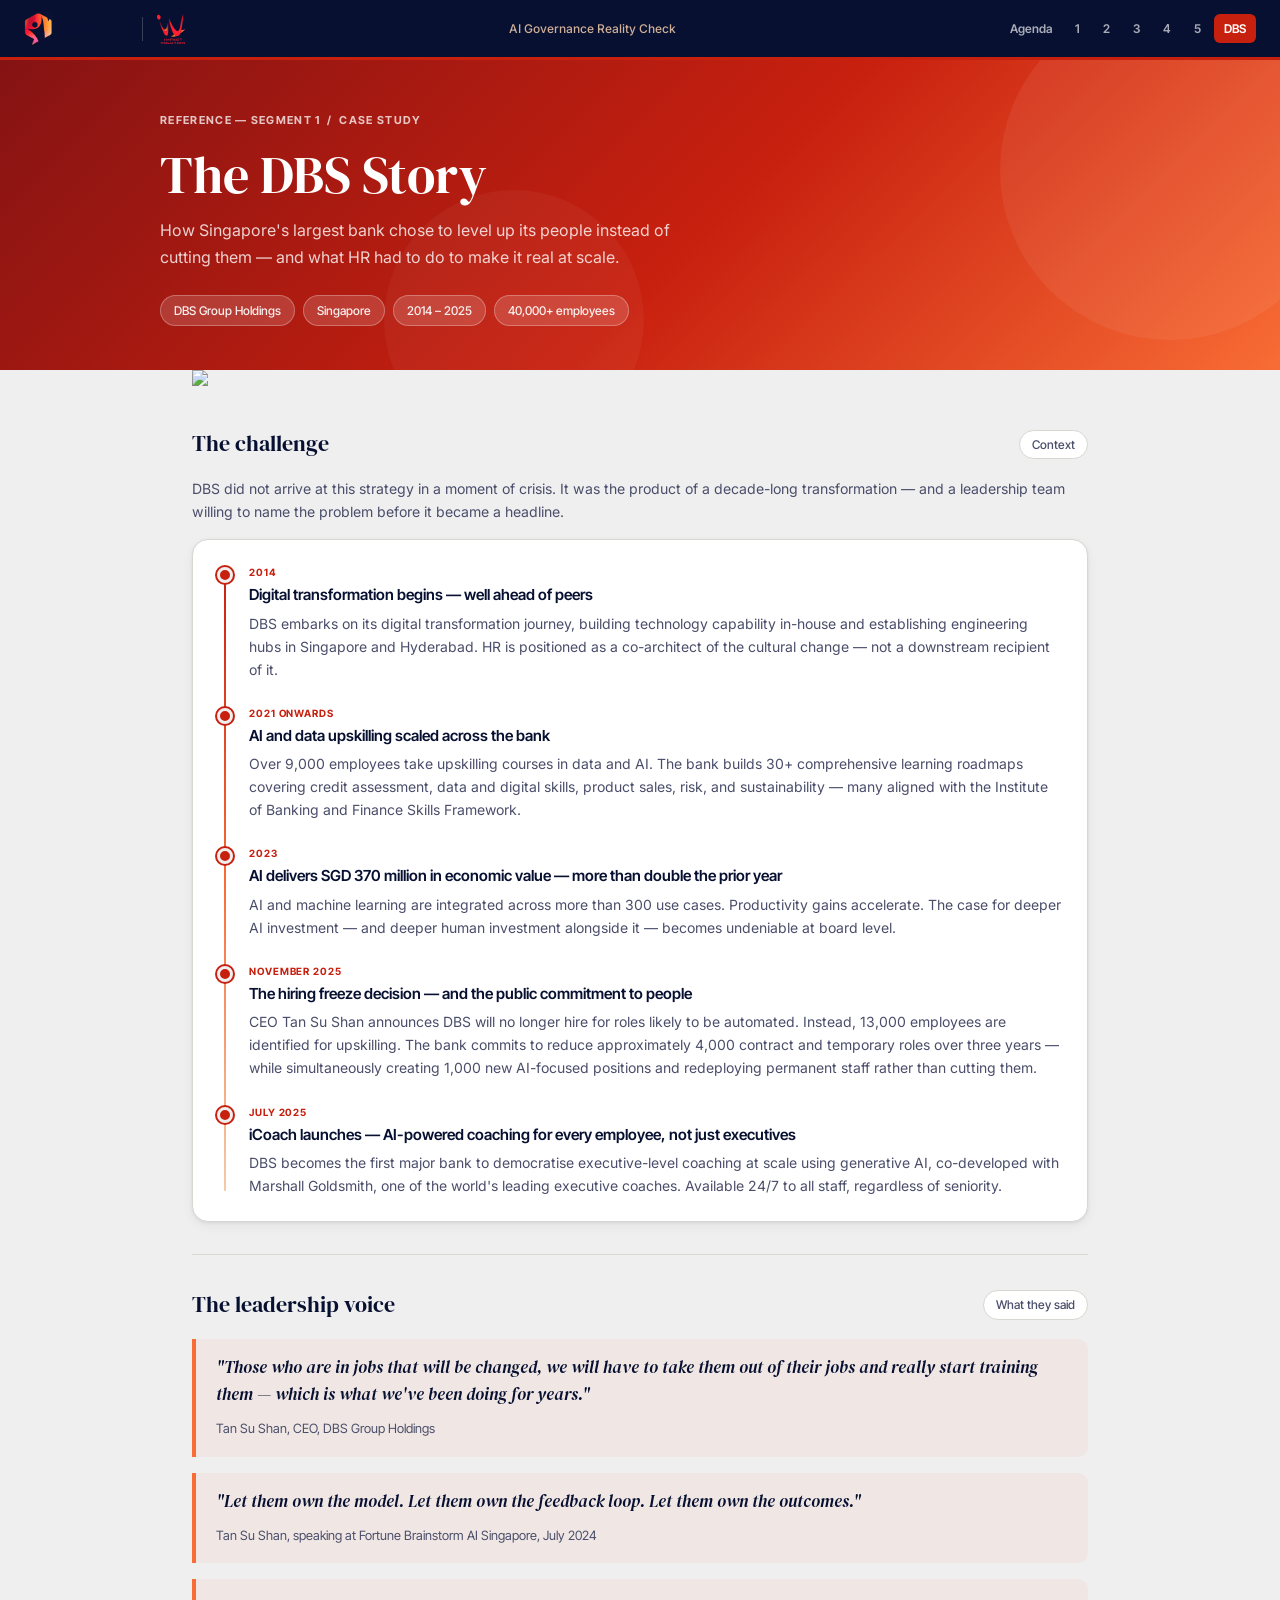
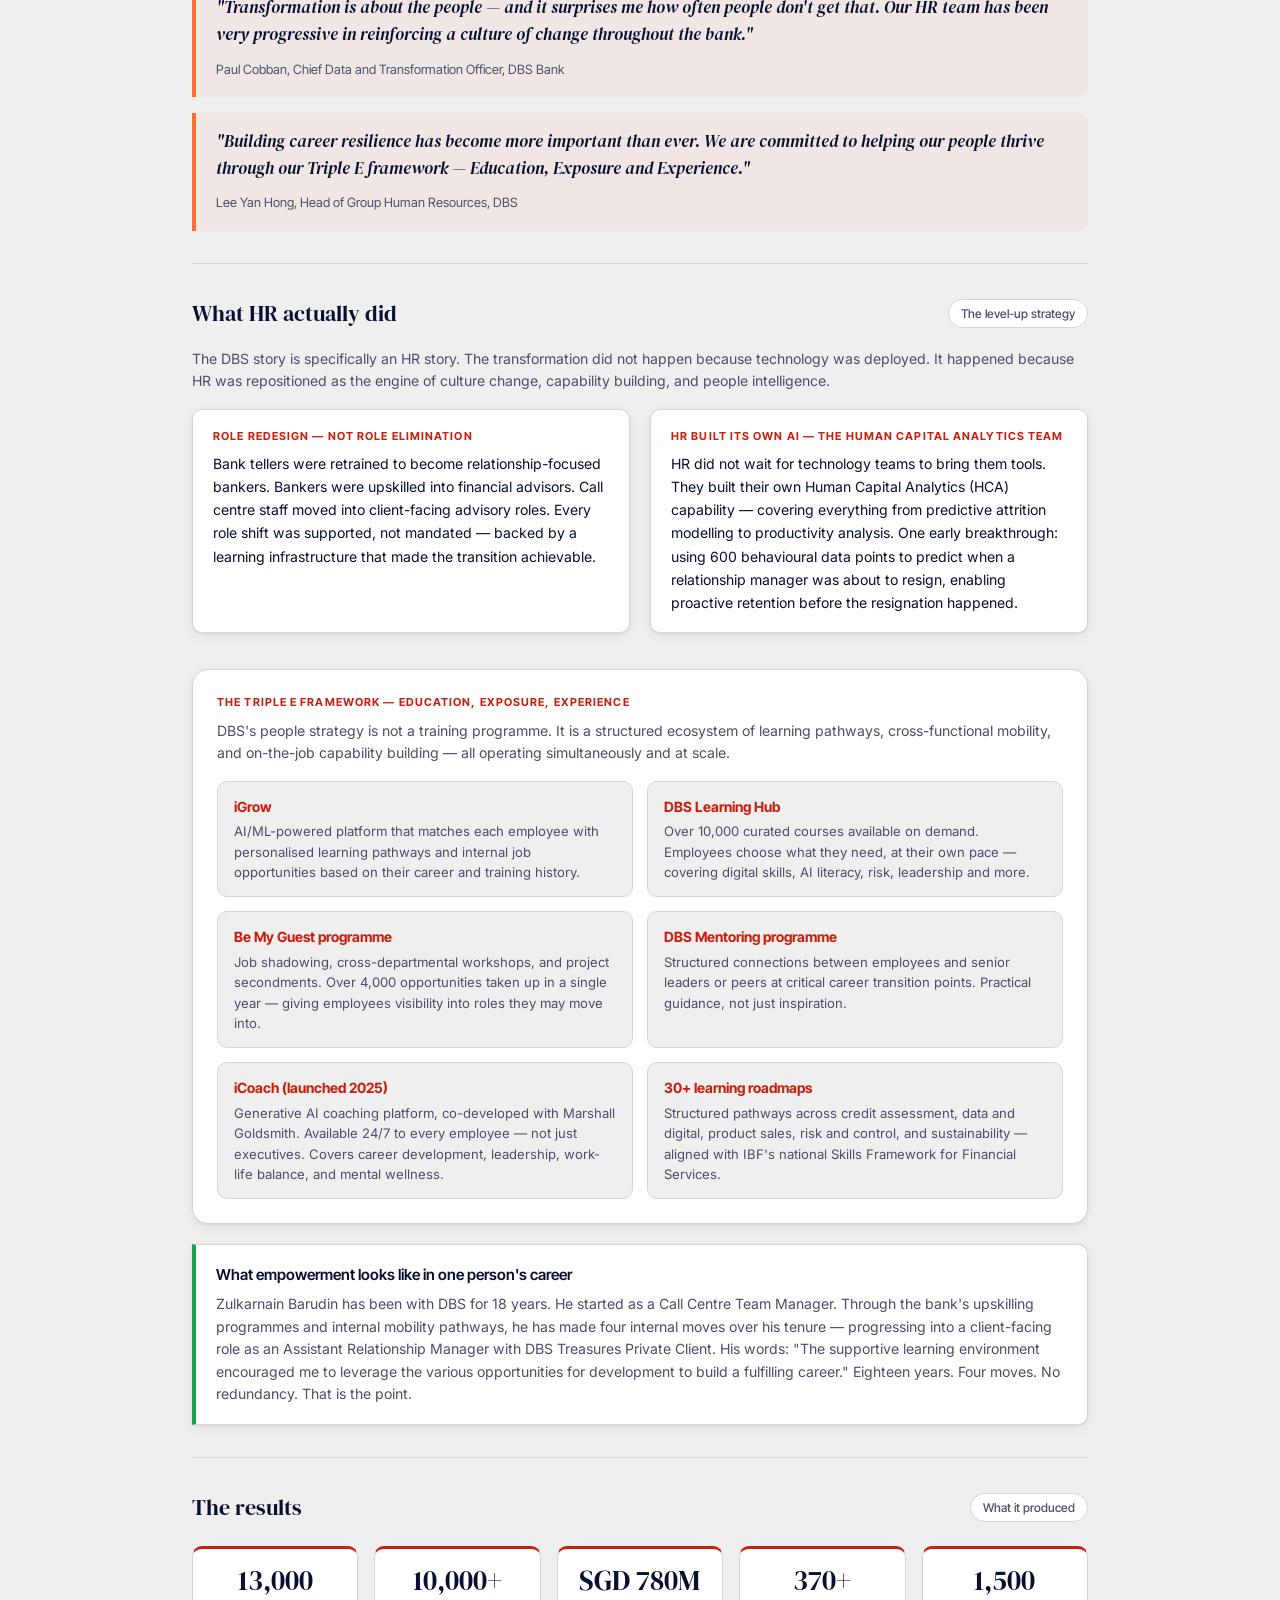
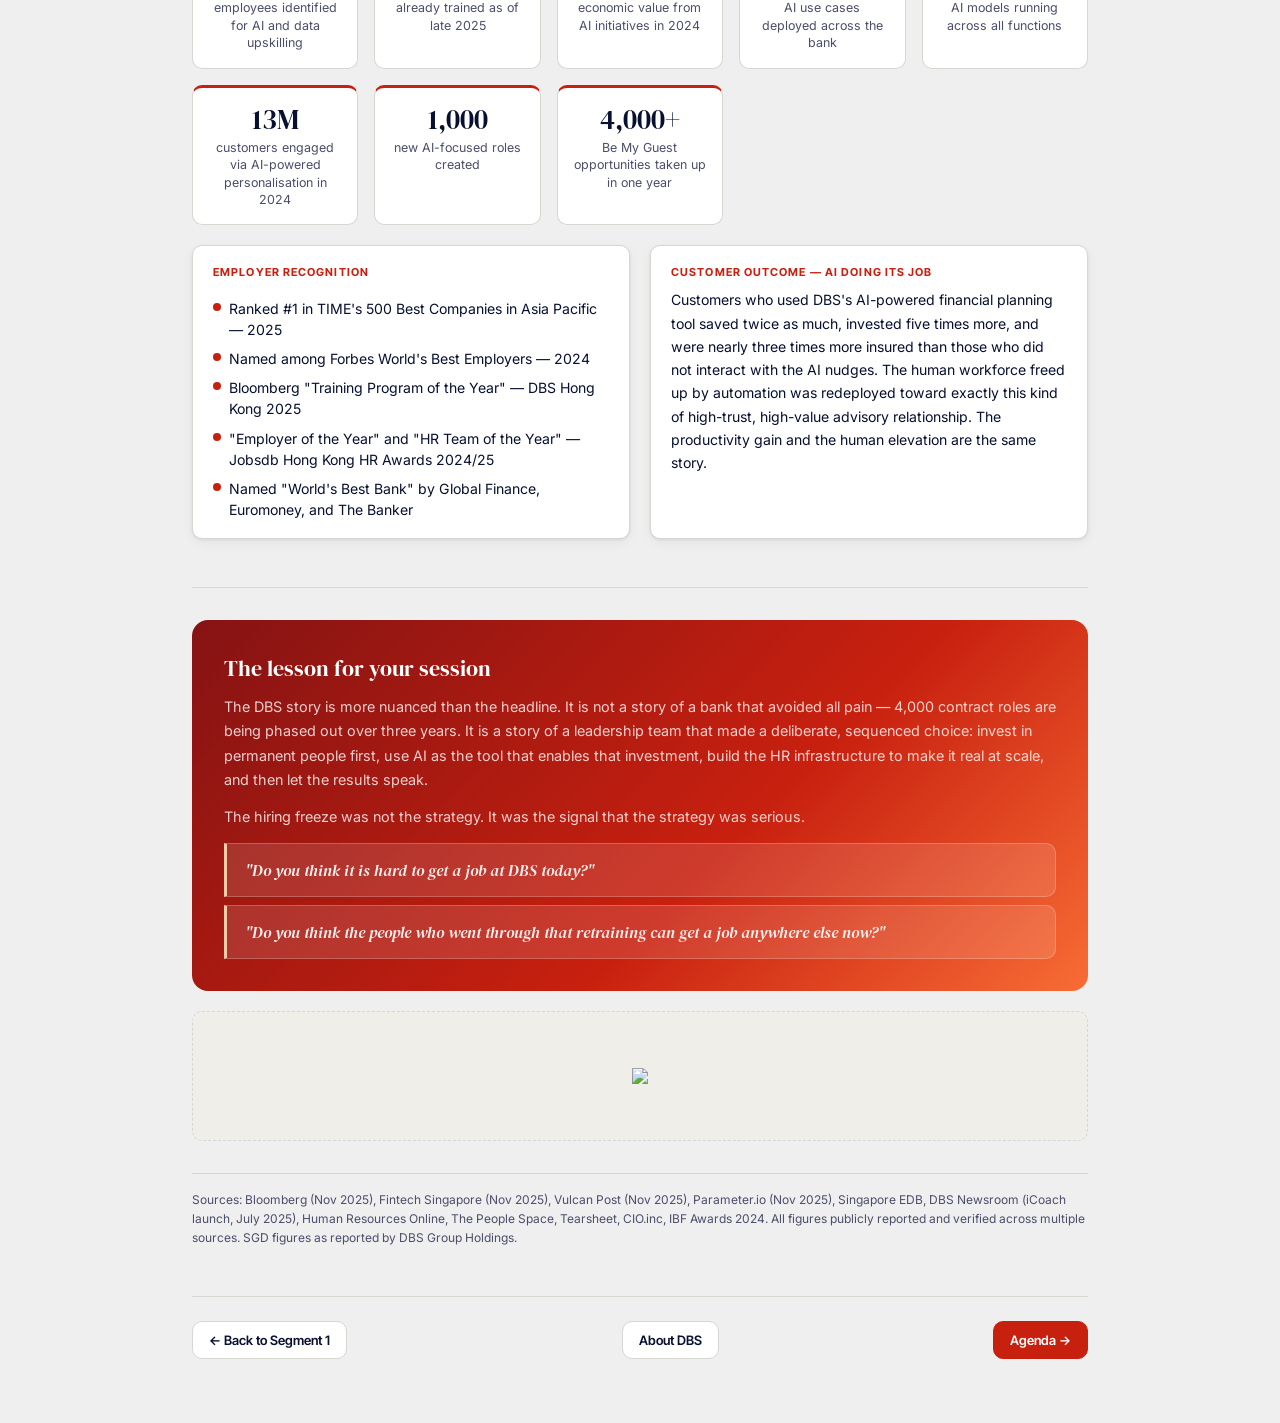
==== dbs-story.html @ 7cb68296 "Replace image placeholders with actual images" ====
<!DOCTYPE html>
<html lang="en">
<head>
  <meta charset="UTF-8">
  <meta name="viewport" content="width=device-width, initial-scale=1.0">
  <title>The DBS Story — AI Governance Reality Check</title>
  <link rel="stylesheet" href="styles.css">
  <style>
    /* ── DBS page overrides ── */
    .dbs-hero {
      background: linear-gradient(135deg, #851313 0%, #C8200F 55%, #F86C35 100%);
      color: #fff;
      padding: 3.25rem 2rem 2.75rem;
      position: relative;
      overflow: hidden;
    }
    .dbs-hero::before {
      content: '';
      position: absolute;
      top: -60px; right: -60px;
      width: 340px; height: 340px;
      border-radius: 50%;
      background: rgba(255,255,255,0.06);
      pointer-events: none;
    }
    .dbs-hero::after {
      content: '';
      position: absolute;
      bottom: -80px; left: 30%;
      width: 260px; height: 260px;
      border-radius: 50%;
      background: rgba(255,255,255,0.04);
      pointer-events: none;
    }
    .dbs-hero .conf-tag {
      font-family: var(--ff-tight);
      font-size: 11px; font-weight: 700;
      letter-spacing: 0.12em; text-transform: uppercase;
      color: rgba(255,255,255,0.75);
      margin-bottom: 1rem;
    }
    .dbs-hero h1 {
      font-family: var(--ff-display);
      font-size: clamp(2.1rem, 5.5vw, 3.25rem);
      font-weight: 400; line-height: 1.1;
      color: #fff; max-width: 680px;
      margin-bottom: 0.875rem;
    }
    .dbs-hero .hero-sub {
      font-size: 1rem;
      color: rgba(255,255,255,0.80);
      max-width: 560px; line-height: 1.7;
      margin-bottom: 1.5rem;
    }
    .dbs-hero .hero-chips { display: flex; flex-wrap: wrap; gap: 0.5rem; }
    .dbs-hero .hero-chip {
      background: rgba(255,255,255,0.15);
      border: 1px solid rgba(255,255,255,0.28);
      color: rgba(255,255,255,0.92);
      font-size: 12px; font-weight: 500;
      padding: 5px 13px; border-radius: 20px;
      font-family: var(--ff-tight);
    }

    /* ── Timeline ── */
    .timeline { position: relative; padding-left: 2rem; }
    .timeline::before {
      content: '';
      position: absolute;
      left: 7px; top: 6px; bottom: 6px;
      width: 2px;
      background: linear-gradient(to bottom, #C8200F, #F86C35, #F3CBA9);
      border-radius: 2px;
    }
    .tl-item { position: relative; margin-bottom: 1.5rem; }
    .tl-item:last-child { margin-bottom: 0; }
    .tl-dot {
      position: absolute;
      left: -2rem; top: 3px;
      width: 16px; height: 16px;
      border-radius: 50%;
      background: var(--col-red);
      border: 3px solid var(--col-bg);
      box-shadow: 0 0 0 2px var(--col-red);
    }
    .tl-label {
      font-family: var(--ff-tight);
      font-size: 10px; font-weight: 700;
      letter-spacing: 0.09em; text-transform: uppercase;
      color: var(--col-red);
      margin-bottom: 3px;
    }
    .tl-title {
      font-family: var(--ff-tight);
      font-size: 0.95rem; font-weight: 600;
      color: var(--col-navy);
      margin-bottom: 4px;
    }
    .tl-body {
      font-size: 0.875rem;
      color: var(--col-muted);
      line-height: 1.65;
    }

    /* ── Pull quote ── */
    .pull-quote {
      border-left: 4px solid var(--col-orange);
      background: rgba(248,108,53,0.06);
      border-radius: 0 var(--radius-md) var(--radius-md) 0;
      padding: 1rem 1.25rem;
      margin: 1rem 0;
    }
    .pull-quote p {
      font-family: var(--ff-display);
      font-size: 1.05rem; font-style: italic;
      color: var(--col-navy); line-height: 1.6;
      margin-bottom: 0.4rem;
    }
    .pull-quote cite {
      font-size: 0.8rem; color: var(--col-muted);
      font-style: normal; font-family: var(--ff-tight);
    }

    /* ── Programme pills ── */
    .prog-grid {
      display: grid;
      grid-template-columns: 1fr 1fr;
      gap: 0.875rem;
      margin-top: 0.875rem;
    }
    @media (max-width: 600px) { .prog-grid { grid-template-columns: 1fr; } }
    .prog-card {
      background: var(--col-bg);
      border: 1px solid var(--col-border);
      border-radius: var(--radius-md);
      padding: 0.875rem 1rem;
    }
    .prog-card .prog-name {
      font-family: var(--ff-tight);
      font-size: 0.88rem; font-weight: 700;
      color: var(--col-red);
      margin-bottom: 3px;
    }
    .prog-card p {
      font-size: 0.82rem; color: var(--col-muted); line-height: 1.55;
    }

    /* ── Results stat strip ── */
    .results-strip {
      display: grid;
      grid-template-columns: repeat(auto-fit, minmax(140px, 1fr));
      gap: 1rem;
      margin: 1.25rem 0;
    }
    .result-tile {
      background: var(--col-surface);
      border: 1px solid var(--col-border);
      border-top: 3px solid var(--col-red);
      border-radius: var(--radius-md);
      padding: 1rem;
      text-align: center;
    }
    .result-tile .r-num {
      font-family: var(--ff-display);
      font-size: 1.75rem; color: var(--col-navy);
      line-height: 1.1; margin-bottom: 4px;
    }
    .result-tile .r-label {
      font-size: 0.78rem; color: var(--col-muted); line-height: 1.4;
    }

    /* ── Lesson card ── */
    .lesson-card {
      background: linear-gradient(135deg, #851313 0%, #C8200F 60%, #F86C35 100%);
      border-radius: var(--radius-lg);
      padding: 2rem;
      color: #fff;
      margin-bottom: 1.25rem;
    }
    .lesson-card h2 {
      font-family: var(--ff-display);
      font-size: 1.35rem; font-weight: 400;
      color: #fff; margin-bottom: 0.5rem;
    }
    .lesson-card p {
      font-size: 0.9rem;
      color: rgba(255,255,255,0.80);
      line-height: 1.7;
    }
    .lesson-rq {
      background: rgba(255,255,255,0.12);
      border: 1px solid rgba(255,255,255,0.22);
      border-left: 3px solid #F3CBA9;
      border-radius: 0 var(--radius-md) var(--radius-md) 0;
      padding: 0.875rem 1.125rem;
      margin-top: 0.875rem;
      font-family: var(--ff-display);
      font-size: 1rem; font-style: italic;
      color: rgba(255,255,255,0.92);
      line-height: 1.5;
    }

    /* ── Source note ── */
    .source-note {
      font-size: 0.75rem;
      color: var(--col-muted);
      line-height: 1.6;
      padding-top: 1rem;
      border-top: 1px solid var(--col-border);
      margin-top: 2rem;
    }
  </style>
</head>
<body>

<nav class="topbar">
  <div class="topbar-logos">
    <img src="ConferenceLogo.png" alt="Impact HR Summit 2026" class="conf-logo">
    <div class="topbar-logo-sep"></div>
    <img src="CompanyLogo.png" alt="Impact Volution" class="co-logo">
  </div>
  <span class="topbar-session">AI Governance Reality Check</span>
  <div class="topbar-nav">
    <a href="index.html">Agenda</a>
    <a href="page-1.html">1</a>
    <a href="page-2.html">2</a>
    <a href="page-3.html">3</a>
    <a href="page-4.html">4</a>
    <a href="page-5.html">5</a>
    <a href="dbs-story.html" class="active">DBS</a>
  </div>
</nav>

<!-- Hero -->
<div class="dbs-hero">
  <div style="max-width:960px;margin:0 auto;position:relative;z-index:1;">
    <div class="conf-tag">Reference — Segment 1 &nbsp;/&nbsp; Case Study</div>
    <h1>The DBS Story</h1>
    <p class="hero-sub">How Singapore's largest bank chose to level up its people instead of cutting them — and what HR had to do to make it real at scale.</p>
    <div class="hero-chips">
      <span class="hero-chip">DBS Group Holdings</span>
      <span class="hero-chip">Singapore</span>
      <span class="hero-chip">2014 – 2025</span>
      <span class="hero-chip">40,000+ employees</span>
    </div>
  </div>
</div>

<!-- Image placeholder -->
<div style="max-width:960px;margin:0 auto;padding:0 2rem;">
  <img src=https://www.globalbrandsmagazine.com/wp-content/uploads/2020/09/DBS-Bank-1-1.jpg">
</div>

<div class="page-shell">

  <!-- Context -->
  <div class="section-header-strip">
    <h2>The challenge</h2>
    <span class="phase-chip">Context</span>
  </div>
  <p class="text-muted mb-2">DBS did not arrive at this strategy in a moment of crisis. It was the product of a decade-long transformation — and a leadership team willing to name the problem before it became a headline.</p>

  <div class="card">
    <div class="timeline">
      <div class="tl-item">
        <div class="tl-dot"></div>
        <div class="tl-label">2014</div>
        <div class="tl-title">Digital transformation begins — well ahead of peers</div>
        <div class="tl-body">DBS embarks on its digital transformation journey, building technology capability in-house and establishing engineering hubs in Singapore and Hyderabad. HR is positioned as a co-architect of the cultural change — not a downstream recipient of it.</div>
      </div>
      <div class="tl-item">
        <div class="tl-dot"></div>
        <div class="tl-label">2021 onwards</div>
        <div class="tl-title">AI and data upskilling scaled across the bank</div>
        <div class="tl-body">Over 9,000 employees take upskilling courses in data and AI. The bank builds 30+ comprehensive learning roadmaps covering credit assessment, data and digital skills, product sales, risk, and sustainability — many aligned with the Institute of Banking and Finance Skills Framework.</div>
      </div>
      <div class="tl-item">
        <div class="tl-dot"></div>
        <div class="tl-label">2023</div>
        <div class="tl-title">AI delivers SGD 370 million in economic value — more than double the prior year</div>
        <div class="tl-body">AI and machine learning are integrated across more than 300 use cases. Productivity gains accelerate. The case for deeper AI investment — and deeper human investment alongside it — becomes undeniable at board level.</div>
      </div>
      <div class="tl-item">
        <div class="tl-dot"></div>
        <div class="tl-label">November 2025</div>
        <div class="tl-title">The hiring freeze decision — and the public commitment to people</div>
        <div class="tl-body">CEO Tan Su Shan announces DBS will no longer hire for roles likely to be automated. Instead, 13,000 employees are identified for upskilling. The bank commits to reduce approximately 4,000 contract and temporary roles over three years — while simultaneously creating 1,000 new AI-focused positions and redeploying permanent staff rather than cutting them.</div>
      </div>
      <div class="tl-item">
        <div class="tl-dot"></div>
        <div class="tl-label">July 2025</div>
        <div class="tl-title">iCoach launches — AI-powered coaching for every employee, not just executives</div>
        <div class="tl-body">DBS becomes the first major bank to democratise executive-level coaching at scale using generative AI, co-developed with Marshall Goldsmith, one of the world's leading executive coaches. Available 24/7 to all staff, regardless of seniority.</div>
      </div>
    </div>
  </div>

  <hr class="section-divider">

  <!-- Leadership voice -->
  <div class="section-header-strip">
    <h2>The leadership voice</h2>
    <span class="phase-chip">What they said</span>
  </div>

  <div class="pull-quote">
    <p>"Those who are in jobs that will be changed, we will have to take them out of their jobs and really start training them — which is what we've been doing for years."</p>
    <cite>Tan Su Shan, CEO, DBS Group Holdings</cite>
  </div>

  <div class="pull-quote">
    <p>"Let them own the model. Let them own the feedback loop. Let them own the outcomes."</p>
    <cite>Tan Su Shan, speaking at Fortune Brainstorm AI Singapore, July 2024</cite>
  </div>

  <div class="pull-quote">
    <p>"Transformation is about the people — and it surprises me how often people don't get that. Our HR team has been very progressive in reinforcing a culture of change throughout the bank."</p>
    <cite>Paul Cobban, Chief Data and Transformation Officer, DBS Bank</cite>
  </div>

  <div class="pull-quote">
    <p>"Building career resilience has become more important than ever. We are committed to helping our people thrive through our Triple E framework — Education, Exposure and Experience."</p>
    <cite>Lee Yan Hong, Head of Group Human Resources, DBS</cite>
  </div>

  <hr class="section-divider">

  <!-- HR Strategy -->
  <div class="section-header-strip">
    <h2>What HR actually did</h2>
    <span class="phase-chip">The level-up strategy</span>
  </div>
  <p class="text-muted mb-2">The DBS story is specifically an HR story. The transformation did not happen because technology was deployed. It happened because HR was repositioned as the engine of culture change, capability building, and people intelligence.</p>

  <div class="grid-2">
    <div class="card-sm">
      <div class="eyebrow">Role redesign — not role elimination</div>
      <p style="font-size:.88rem;color:var(--col-text);line-height:1.65;margin-top:.4rem;">Bank tellers were retrained to become relationship-focused bankers. Bankers were upskilled into financial advisors. Call centre staff moved into client-facing advisory roles. Every role shift was supported, not mandated — backed by a learning infrastructure that made the transition achievable.</p>
    </div>
    <div class="card-sm">
      <div class="eyebrow">HR built its own AI — the Human Capital Analytics team</div>
      <p style="font-size:.88rem;color:var(--col-text);line-height:1.65;margin-top:.4rem;">HR did not wait for technology teams to bring them tools. They built their own Human Capital Analytics (HCA) capability — covering everything from predictive attrition modelling to productivity analysis. One early breakthrough: using 600 behavioural data points to predict when a relationship manager was about to resign, enabling proactive retention before the resignation happened.</p>
    </div>
  </div>

  <!-- Triple E -->
  <div class="card" style="margin-top:.25rem;">
    <div class="eyebrow">The Triple E framework — Education, Exposure, Experience</div>
    <p style="font-size:.88rem;color:var(--col-muted);line-height:1.6;margin:.5rem 0 1rem;">DBS's people strategy is not a training programme. It is a structured ecosystem of learning pathways, cross-functional mobility, and on-the-job capability building — all operating simultaneously and at scale.</p>
    <div class="prog-grid">
      <div class="prog-card">
        <div class="prog-name">iGrow</div>
        <p>AI/ML-powered platform that matches each employee with personalised learning pathways and internal job opportunities based on their career and training history.</p>
      </div>
      <div class="prog-card">
        <div class="prog-name">DBS Learning Hub</div>
        <p>Over 10,000 curated courses available on demand. Employees choose what they need, at their own pace — covering digital skills, AI literacy, risk, leadership and more.</p>
      </div>
      <div class="prog-card">
        <div class="prog-name">Be My Guest programme</div>
        <p>Job shadowing, cross-departmental workshops, and project secondments. Over 4,000 opportunities taken up in a single year — giving employees visibility into roles they may move into.</p>
      </div>
      <div class="prog-card">
        <div class="prog-name">DBS Mentoring programme</div>
        <p>Structured connections between employees and senior leaders or peers at critical career transition points. Practical guidance, not just inspiration.</p>
      </div>
      <div class="prog-card">
        <div class="prog-name">iCoach (launched 2025)</div>
        <p>Generative AI coaching platform, co-developed with Marshall Goldsmith. Available 24/7 to every employee — not just executives. Covers career development, leadership, work-life balance, and mental wellness.</p>
      </div>
      <div class="prog-card">
        <div class="prog-name">30+ learning roadmaps</div>
        <p>Structured pathways across credit assessment, data and digital, product sales, risk and control, and sustainability — aligned with IBF's national Skills Framework for Financial Services.</p>
      </div>
    </div>
  </div>

  <!-- Employee story -->
  <div class="activity-card green mt-2">
    <h3>What empowerment looks like in one person's career</h3>
    <p>Zulkarnain Barudin has been with DBS for 18 years. He started as a Call Centre Team Manager. Through the bank's upskilling programmes and internal mobility pathways, he has made four internal moves over his tenure — progressing into a client-facing role as an Assistant Relationship Manager with DBS Treasures Private Client. His words: "The supportive learning environment encouraged me to leverage the various opportunities for development to build a fulfilling career." Eighteen years. Four moves. No redundancy. That is the point.</p>
  </div>

  <hr class="section-divider">

  <!-- Results -->
  <div class="section-header-strip">
    <h2>The results</h2>
    <span class="phase-chip">What it produced</span>
  </div>

  <div class="results-strip">
    <div class="result-tile">
      <div class="r-num">13,000</div>
      <div class="r-label">employees identified for AI and data upskilling</div>
    </div>
    <div class="result-tile">
      <div class="r-num">10,000+</div>
      <div class="r-label">already trained as of late 2025</div>
    </div>
    <div class="result-tile">
      <div class="r-num">SGD 780M</div>
      <div class="r-label">economic value from AI initiatives in 2024</div>
    </div>
    <div class="result-tile">
      <div class="r-num">370+</div>
      <div class="r-label">AI use cases deployed across the bank</div>
    </div>
    <div class="result-tile">
      <div class="r-num">1,500</div>
      <div class="r-label">AI models running across all functions</div>
    </div>
    <div class="result-tile">
      <div class="r-num">13M</div>
      <div class="r-label">customers engaged via AI-powered personalisation in 2024</div>
    </div>
    <div class="result-tile">
      <div class="r-num">1,000</div>
      <div class="r-label">new AI-focused roles created</div>
    </div>
    <div class="result-tile">
      <div class="r-num">4,000+</div>
      <div class="r-label">Be My Guest opportunities taken up in one year</div>
    </div>
  </div>

  <!-- Employer standing -->
  <div class="grid-2">
    <div class="card-sm">
      <div class="eyebrow">Employer recognition</div>
      <ul class="pill-list mt-2">
        <li><span class="dot dot-red"></span>Ranked #1 in TIME's 500 Best Companies in Asia Pacific — 2025</li>
        <li><span class="dot dot-red"></span>Named among Forbes World's Best Employers — 2024</li>
        <li><span class="dot dot-red"></span>Bloomberg "Training Program of the Year" — DBS Hong Kong 2025</li>
        <li><span class="dot dot-red"></span>"Employer of the Year" and "HR Team of the Year" — Jobsdb Hong Kong HR Awards 2024/25</li>
        <li><span class="dot dot-red"></span>Named "World's Best Bank" by Global Finance, Euromoney, and The Banker</li>
      </ul>
    </div>
    <div class="card-sm">
      <div class="eyebrow">Customer outcome — AI doing its job</div>
      <p style="font-size:.88rem;color:var(--col-text);line-height:1.65;margin-top:.4rem;">Customers who used DBS's AI-powered financial planning tool saved twice as much, invested five times more, and were nearly three times more insured than those who did not interact with the AI nudges. The human workforce freed up by automation was redeployed toward exactly this kind of high-trust, high-value advisory relationship. The productivity gain and the human elevation are the same story.</p>
    </div>
  </div>

  <hr class="section-divider">

  <!-- Lesson card -->
  <div class="lesson-card">
    <h2>The lesson for your session</h2>
    <p>The DBS story is more nuanced than the headline. It is not a story of a bank that avoided all pain — 4,000 contract roles are being phased out over three years. It is a story of a leadership team that made a deliberate, sequenced choice: invest in permanent people first, use AI as the tool that enables that investment, build the HR infrastructure to make it real at scale, and then let the results speak.</p>
    <p style="margin-top:.75rem;">The hiring freeze was not the strategy. It was the signal that the strategy was serious.</p>
    <div class="lesson-rq">"Do you think it is hard to get a job at DBS today?"</div>
    <div class="lesson-rq" style="margin-top:.5rem;">"Do you think the people who went through that retraining can get a job anywhere else now?"</div>
  </div>

  <!-- Image placeholder close -->
  <div class="img-placeholder" style="height:130px;margin-bottom:1.25rem;">
    <img text="AI-enabled bank with a heart" src="https://www.dbs.com/iwov-resources/images/about-us/our-people/discussion-employee.jpg">
  </div>

  <p class="source-note">
    Sources: Bloomberg (Nov 2025), Fintech Singapore (Nov 2025), Vulcan Post (Nov 2025), Parameter.io (Nov 2025), Singapore EDB, DBS Newsroom (iCoach launch, July 2025), Human Resources Online, The People Space, Tearsheet, CIO.inc, IBF Awards 2024. All figures publicly reported and verified across multiple sources. SGD figures as reported by DBS Group Holdings.
  </p>

  <div class="page-footer-nav">
    <a href="page-1.html">← Back to Segment 1</a>
    <a href="https://www.dbs.com/about-us/who-we-are/default.page" target="_blank">About DBS</a>
    <a href="index.html" class="primary">Agenda →</a>
  </div>

</div>
</body>
</html>
---- styles.css ----
/* ============================================================
   Impact HR Summit 2026 — AI Governance Reality Check
   Shared stylesheet — conference-branded
   ============================================================ */

@import url('https://fonts.googleapis.com/css2?family=DM+Serif+Display:ital@0;1&family=Inter:wght@400;500;600&family=Inter+Tight:wght@600;700&display=swap');

/* --- Tokens --- */
:root {
  --col-bg:          #EFEFEF;
  --col-surface:     #FFFFFF;
  --col-border:      #D8D6D0;
  --col-border-lt:   #E6E4DF;

  /* Conference navy */
  --col-navy:        #071031;
  --col-navy-80:     rgba(7,16,49,0.80);
  --col-navy-12:     rgba(7,16,49,0.08);

  /* Conference red-orange scale */
  --col-red-dark:    #851313;
  --col-red:         #C8200F;
  --col-orange:      #F86C35;
  --col-peach:       #F3CBA9;

  /* Semantic */
  --col-green:       #166534;
  --col-green-bg:    #DCFCE7;
  --col-green-bd:    #BBF7D0;
  --col-amber:       #92400E;
  --col-amber-bg:    #FEF3C7;
  --col-amber-bd:    #FCD34D;
  --col-red-bg:      #FEE2E2;
  --col-red-bd:      #FECACA;
  --col-red-text:    #991B1B;

  --col-muted:       #4A4E6A;
  --col-text:        #071031;

  --ff-display:      'DM Serif Display', Georgia, serif;
  --ff-body:         'Inter', system-ui, sans-serif;
  --ff-tight:        'Inter Tight', 'Inter', system-ui, sans-serif;

  --radius-sm:       6px;
  --radius-md:       10px;
  --radius-lg:       16px;

  --shadow-card:     0 1px 3px rgba(7,16,49,0.07), 0 4px 12px rgba(7,16,49,0.05);
}

/* --- Reset --- */
*, *::before, *::after { box-sizing: border-box; margin: 0; padding: 0; }
html { font-size: 16px; scroll-behavior: smooth; }
body {
  font-family: var(--ff-body);
  background: var(--col-bg);
  color: var(--col-text);
  line-height: 1.6;
  min-height: 100vh;
}
img { display: block; max-width: 100%; }
a { color: inherit; text-decoration: none; }

/* ── Top nav ── */
.topbar {
  position: sticky;
  top: 0;
  z-index: 100;
  background: var(--col-navy);
  border-bottom: 3px solid var(--col-red);
  height: 60px;
  display: flex;
  align-items: center;
  justify-content: space-between;
  padding: 0 1.5rem;
  gap: 1rem;
}
.topbar-logos {
  display: flex;
  align-items: center;
  gap: 14px;
}
.topbar-logos img.conf-logo {
  height: 36px;
  width: auto;
  /* logo has black bg — mix-blend makes it work on navy */
  mix-blend-mode: lighten;
  filter: brightness(1.1);
}
.topbar-logos img.co-logo {
  height: 30px;
  width: auto;
  mix-blend-mode: lighten;
  filter: brightness(1.1);
}
.topbar-logo-sep {
  width: 1px;
  height: 24px;
  background: rgba(255,255,255,0.2);
}
.topbar-session {
  font-size: 12px;
  color: var(--col-peach);
  font-weight: 500;
  opacity: 0.85;
  white-space: nowrap;
  overflow: hidden;
  text-overflow: ellipsis;
  max-width: 260px;
}
.topbar-nav {
  display: flex;
  align-items: center;
  gap: 3px;
  flex-shrink: 0;
}
.topbar-nav a {
  font-size: 12px;
  font-weight: 600;
  color: rgba(255,255,255,0.65);
  padding: 5px 10px;
  border-radius: var(--radius-sm);
  transition: background 0.15s, color 0.15s;
  white-space: nowrap;
  font-family: var(--ff-tight);
}
.topbar-nav a:hover {
  background: rgba(255,255,255,0.1);
  color: #fff;
}
.topbar-nav a.active {
  background: var(--col-red);
  color: #fff;
}

/* ── Page shell ── */
.page-shell {
  max-width: 960px;
  margin: 0 auto;
  padding: 2.5rem 2rem 4rem;
}

/* ── Eyebrow ── */
.eyebrow {
  font-family: var(--ff-tight);
  font-size: 11px;
  font-weight: 700;
  letter-spacing: 0.1em;
  text-transform: uppercase;
  color: var(--col-red);
  margin-bottom: 0.4rem;
}

/* ── Page hero ── */
.page-hero {
  margin-bottom: 2.5rem;
  padding-bottom: 2rem;
  border-bottom: 1px solid var(--col-border);
}
.page-hero h1 {
  font-family: var(--ff-display);
  font-size: clamp(2rem, 5vw, 3rem);
  font-weight: 400;
  line-height: 1.15;
  color: var(--col-navy);
  margin-bottom: 0.75rem;
}
.page-hero p {
  font-size: 1rem;
  color: var(--col-muted);
  max-width: 640px;
  line-height: 1.7;
}
.hero-meta {
  display: flex;
  align-items: center;
  gap: 0.75rem;
  margin-top: 1rem;
  flex-wrap: wrap;
}
.time-chip {
  display: inline-flex;
  align-items: center;
  gap: 5px;
  background: var(--col-navy);
  color: #fff;
  font-size: 12px;
  font-weight: 600;
  padding: 4px 12px;
  border-radius: 20px;
  font-family: var(--ff-tight);
}
.phase-chip {
  display: inline-flex;
  align-items: center;
  gap: 5px;
  background: var(--col-surface);
  border: 1px solid var(--col-border);
  color: var(--col-muted);
  font-size: 12px;
  font-weight: 500;
  padding: 4px 12px;
  border-radius: 20px;
  font-family: var(--ff-tight);
}

/* ── Cards ── */
.card {
  background: var(--col-surface);
  border: 1px solid var(--col-border);
  border-radius: var(--radius-lg);
  box-shadow: var(--shadow-card);
  padding: 1.5rem;
  margin-bottom: 1.25rem;
}
.card-sm {
  background: var(--col-surface);
  border: 1px solid var(--col-border);
  border-radius: var(--radius-md);
  box-shadow: var(--shadow-card);
  padding: 1.125rem 1.25rem;
  margin-bottom: 1rem;
}
.card h2 {
  font-family: var(--ff-display);
  font-size: 1.35rem;
  font-weight: 400;
  margin-bottom: 0.5rem;
  color: var(--col-navy);
}
.card h3 {
  font-family: var(--ff-tight);
  font-size: 0.95rem;
  font-weight: 600;
  margin-bottom: 0.4rem;
  color: var(--col-navy);
}
.card p { font-size: 0.9rem; color: var(--col-muted); line-height: 1.65; }

/* ── Grids ── */
.grid-2 {
  display: grid;
  grid-template-columns: 1fr 1fr;
  gap: 1.25rem;
  margin-bottom: 1.25rem;
}
.grid-3 {
  display: grid;
  grid-template-columns: 1fr 1fr 1fr;
  gap: 1rem;
  margin-bottom: 1.25rem;
}
@media (max-width: 700px) {
  .grid-2, .grid-3 { grid-template-columns: 1fr; }
  .topbar-session { display: none; }
  .topbar-nav a { font-size: 11px; padding: 4px 7px; }
}

/* ── Left-accent activity card ── */
.activity-card {
  background: var(--col-surface);
  border: 1px solid var(--col-border);
  border-left: 4px solid var(--col-navy);
  border-radius: 0 var(--radius-md) var(--radius-md) 0;
  padding: 1.125rem 1.25rem;
  margin-bottom: 1rem;
  box-shadow: var(--shadow-card);
}
.activity-card.green  { border-left-color: #16A34A; }
.activity-card.amber  { border-left-color: var(--col-orange); }
.activity-card.red    { border-left-color: var(--col-red); }
.activity-card h3 {
  font-family: var(--ff-tight);
  font-size: 0.95rem;
  font-weight: 600;
  margin-bottom: 0.35rem;
  color: var(--col-navy);
}
.activity-card p { font-size: 0.88rem; color: var(--col-muted); line-height: 1.6; }

/* ── Exercise box ── */
.exercise-box {
  background: rgba(7,16,49,0.04);
  border: 1px solid rgba(7,16,49,0.14);
  border-left: 4px solid var(--col-orange);
  border-radius: 0 var(--radius-md) var(--radius-md) 0;
  padding: 1.125rem 1.25rem;
  margin: 1rem 0;
}
.exercise-box .ex-label {
  font-family: var(--ff-tight);
  font-size: 11px;
  font-weight: 700;
  letter-spacing: 0.09em;
  text-transform: uppercase;
  color: var(--col-red);
  margin-bottom: 0.5rem;
}
.exercise-box p { font-size: 0.88rem; color: var(--col-text); line-height: 1.65; margin-bottom: 0.4rem; }
.exercise-box p:last-child { margin-bottom: 0; }
.exercise-box .prompt-text { font-style: italic; color: var(--col-muted); }

/* ── Hard question callout ── */
.hq-box {
  background: #FFF5F5;
  border: 1px solid #FECACA;
  border-left: 4px solid var(--col-red);
  border-radius: 0 var(--radius-md) var(--radius-md) 0;
  padding: 0.875rem 1.125rem;
  margin: 0.75rem 0;
  font-size: 0.9rem;
  color: var(--col-red-dark);
  line-height: 1.6;
}
.hq-box .hq-label {
  font-family: var(--ff-tight);
  font-size: 10px;
  font-weight: 700;
  letter-spacing: 0.1em;
  text-transform: uppercase;
  color: var(--col-red);
  margin-bottom: 0.35rem;
}

/* ── Dot lists ── */
.pill-list {
  list-style: none;
  display: flex;
  flex-direction: column;
  gap: 0.5rem;
  margin: 0.75rem 0 0;
}
.pill-list li {
  display: flex;
  align-items: flex-start;
  gap: 8px;
  font-size: 0.88rem;
  line-height: 1.5;
  color: var(--col-text);
}
.pill-list .dot {
  width: 8px;
  height: 8px;
  border-radius: 50%;
  flex-shrink: 0;
  margin-top: 5px;
}
.dot-green  { background: #16A34A; }
.dot-red    { background: var(--col-red); }
.dot-navy   { background: var(--col-navy); }
.dot-orange { background: var(--col-orange); }

/* ── Stage list ── */
.stage-list { display: flex; flex-direction: column; gap: 0.75rem; margin: 0.75rem 0 0; }
.stage-row  { display: flex; align-items: flex-start; gap: 12px; }
.stage-num {
  width: 26px; height: 26px;
  border-radius: 50%;
  background: var(--col-red);
  color: #fff;
  font-family: var(--ff-tight);
  font-size: 12px; font-weight: 700;
  display: flex; align-items: center; justify-content: center;
  flex-shrink: 0; margin-top: 1px;
}
.stage-body h4 { font-family: var(--ff-tight); font-size: 0.9rem; font-weight: 600; margin-bottom: 2px; color: var(--col-navy); }
.stage-body p  { font-size: 0.83rem; color: var(--col-muted); line-height: 1.55; }

/* ── Checklist ── */
.checklist { list-style: none; display: flex; flex-direction: column; gap: 0.5rem; margin: 0.75rem 0 0; }
.checklist li { display: flex; align-items: flex-start; gap: 9px; font-size: 0.88rem; color: var(--col-muted); line-height: 1.5; }
.check-icon {
  width: 16px; height: 16px;
  border-radius: 4px;
  border: 1.5px solid var(--col-border);
  flex-shrink: 0; margin-top: 2px;
  display: flex; align-items: center; justify-content: center;
}
.check-icon.filled {
  background: var(--col-red);
  border-color: var(--col-red);
}
.check-icon.filled::after {
  content: '';
  display: block;
  width: 8px; height: 5px;
  border-left: 2px solid #fff;
  border-bottom: 2px solid #fff;
  transform: rotate(-45deg) translate(1px, -1px);
}

/* ── Image placeholder ── */
.img-placeholder {
  width: 100%;
  background: #F0EEE9;
  border: 1.5px dashed var(--col-border);
  border-radius: var(--radius-md);
  display: flex;
  flex-direction: column;
  align-items: center;
  justify-content: center;
  gap: 8px;
  color: var(--col-muted);
  font-size: 0.8rem;
  text-align: center;
  padding: 1.5rem 1rem;
}
.img-placeholder svg { opacity: 0.3; }

/* ── Stat cards ── */
.stat-card {
  background: var(--col-surface);
  border: 1px solid var(--col-border);
  border-top: 3px solid var(--col-red);
  border-radius: var(--radius-md);
  padding: 1.25rem;
  text-align: center;
  box-shadow: var(--shadow-card);
}
.stat-card .stat-num {
  font-family: var(--ff-display);
  font-size: 2rem;
  color: var(--col-navy);
  line-height: 1.1;
  margin-bottom: 0.35rem;
}
.stat-card .stat-label { font-size: 0.8rem; color: var(--col-muted); line-height: 1.4; }

/* ── Rhetorical question banner ── */
.rq-banner {
  background: var(--col-navy);
  color: #fff;
  border-radius: var(--radius-md);
  padding: 1.125rem 1.5rem;
  margin: 0.75rem 0;
  font-family: var(--ff-display);
  font-size: 1.1rem;
  font-style: italic;
  line-height: 1.5;
  border-left: 4px solid var(--col-orange);
}

/* ── Tools / scenario tables ── */
.tools-table { width: 100%; border-collapse: collapse; font-size: 0.85rem; }
.tools-table th {
  font-family: var(--ff-tight);
  font-size: 11px; font-weight: 700;
  letter-spacing: 0.07em; text-transform: uppercase;
  color: var(--col-muted);
  text-align: left;
  padding: 10px 12px;
  border-bottom: 1px solid var(--col-border);
  background: var(--col-bg);
}
.tools-table td {
  padding: 10px 12px;
  border-bottom: 1px solid var(--col-border-lt);
  vertical-align: top;
  color: var(--col-text);
  line-height: 1.5;
}
.tools-table tr:last-child td { border-bottom: none; }
.tools-table tr:hover td { background: #F7F6F2; }

/* ── Badges ── */
.badge-green  { display: inline-block; background: var(--col-green-bg);  color: var(--col-green);    font-size: 11px; font-weight: 600; padding: 2px 8px; border-radius: 20px; border: 1px solid var(--col-green-bd); }
.badge-amber  { display: inline-block; background: var(--col-amber-bg);  color: var(--col-amber);    font-size: 11px; font-weight: 600; padding: 2px 8px; border-radius: 20px; border: 1px solid var(--col-amber-bd); }
.badge-red    { display: inline-block; background: var(--col-red-bg);    color: var(--col-red-text); font-size: 11px; font-weight: 600; padding: 2px 8px; border-radius: 20px; border: 1px solid var(--col-red-bd); }
.badge-navy   { display: inline-block; background: var(--col-navy-12);   color: var(--col-navy);     font-size: 11px; font-weight: 600; padding: 2px 8px; border-radius: 20px; border: 1px solid rgba(7,16,49,0.18); }

/* ── Section divider ── */
.section-divider { border: none; border-top: 1px solid var(--col-border); margin: 2rem 0; }

/* ── Facilitator note ── */
.facilitator-note {
  background: rgba(7,16,49,0.04);
  border: 1px solid var(--col-border);
  border-radius: var(--radius-md);
  padding: 0.875rem 1.125rem;
  margin: 0.75rem 0;
  font-size: 0.83rem;
  color: var(--col-muted);
  line-height: 1.6;
}
.facilitator-note strong { font-weight: 600; color: var(--col-navy); }

/* ── Pledge card ── */
.pledge-card {
  background: var(--col-navy);
  color: #fff;
  border-radius: var(--radius-lg);
  padding: 2rem;
  margin-bottom: 1.25rem;
}
.pledge-card h2 {
  font-family: var(--ff-display);
  font-size: 1.5rem; font-weight: 400;
  color: #fff; margin-bottom: 0.5rem;
}
.pledge-card p { font-size: 0.9rem; color: rgba(255,255,255,0.72); line-height: 1.65; }
.pledge-option {
  background: rgba(255,255,255,0.08);
  border: 1px solid rgba(255,255,255,0.15);
  border-left: 3px solid var(--col-orange);
  border-radius: 0 var(--radius-md) var(--radius-md) 0;
  padding: 0.875rem 1.125rem;
  margin-top: 0.75rem;
  font-size: 0.88rem;
  color: rgba(255,255,255,0.88);
  line-height: 1.55;
}
.pledge-option strong { display: block; font-family: var(--ff-tight); font-size: 0.85rem; font-weight: 600; color: var(--col-peach); margin-bottom: 3px; }

/* ── Landing hero ── */
.landing-hero {
  background: var(--col-navy);
  color: #fff;
  padding: 3rem 2rem 2.75rem;
  position: relative;
  overflow: hidden;
}
.landing-hero::before {
  content: '';
  position: absolute;
  top: 0; right: 0;
  width: 320px; height: 100%;
  background: linear-gradient(135deg, transparent 40%, rgba(248,108,53,0.12) 100%);
  pointer-events: none;
}
.landing-hero .conf-tag {
  font-family: var(--ff-tight);
  font-size: 11px; font-weight: 700;
  letter-spacing: 0.12em; text-transform: uppercase;
  color: var(--col-peach); opacity: 0.85;
  margin-bottom: 1rem;
}
.landing-hero h1 {
  font-family: var(--ff-display);
  font-size: clamp(2.25rem, 6vw, 3.5rem);
  font-weight: 400;
  line-height: 1.1; color: #fff;
  max-width: 700px; margin-bottom: 1rem;
}
.landing-hero .hero-sub {
  font-size: 1rem;
  color: rgba(255,255,255,0.70);
  max-width: 580px; line-height: 1.7; margin-bottom: 1.5rem;
}
.landing-hero .hero-chips { display: flex; flex-wrap: wrap; gap: 0.5rem; }
.hero-chip {
  background: rgba(255,255,255,0.10);
  border: 1px solid rgba(255,255,255,0.20);
  color: rgba(255,255,255,0.88);
  font-size: 12px; font-weight: 500;
  padding: 5px 13px; border-radius: 20px;
  font-family: var(--ff-tight);
}

/* ── Agenda table ── */
.agenda-table { width: 100%; border-collapse: collapse; }
.agenda-table tr:hover td { background: #F7F6F2; }
.agenda-table td { padding: 13px 14px; border-bottom: 1px solid var(--col-border-lt); font-size: 0.88rem; vertical-align: top; }
.agenda-table tr:last-child td { border-bottom: none; }
.agenda-table .at-time { width: 110px; color: var(--col-muted); font-family: var(--ff-tight); font-size: 12px; font-weight: 600; white-space: nowrap; }
.agenda-table .at-title { font-weight: 500; color: var(--col-navy); line-height: 1.4; }
.agenda-table .at-desc  { font-size: 0.82rem; color: var(--col-muted); margin-top: 2px; line-height: 1.45; }
.agenda-table .at-link a { font-size: 12px; font-weight: 600; color: var(--col-red); text-decoration: underline; text-underline-offset: 2px; white-space: nowrap; font-family: var(--ff-tight); }
.agenda-table .at-type { width: 90px; text-align: right; }

/* ── Vocabulary table ── */
.vocab-table { width: 100%; border-collapse: collapse; font-size: 0.85rem; }
.vocab-table th { font-family: var(--ff-tight); font-size: 11px; font-weight: 700; letter-spacing: 0.07em; text-transform: uppercase; color: var(--col-muted); text-align: left; padding: 10px 12px; border-bottom: 1px solid var(--col-border); background: var(--col-bg); }
.vocab-table td { padding: 10px 12px; border-bottom: 1px solid var(--col-border-lt); vertical-align: top; line-height: 1.5; }
.vocab-table tr:last-child td { border-bottom: none; }
.vocab-table tr:hover td { background: #F7F6F2; }

/* ── Section header strip ── */
.section-header-strip { display: flex; align-items: center; justify-content: space-between; margin-bottom: 1rem; }
.section-header-strip h2 { font-family: var(--ff-display); font-size: 1.4rem; font-weight: 400; color: var(--col-navy); }

/* ── Footer page nav ── */
.page-footer-nav {
  display: flex; justify-content: space-between; align-items: center;
  margin-top: 3rem; padding-top: 1.5rem; border-top: 1px solid var(--col-border);
}
.page-footer-nav a {
  font-family: var(--ff-tight); font-size: 13px; font-weight: 600;
  color: var(--col-navy);
  display: flex; align-items: center; gap: 6px;
  padding: 8px 16px;
  border: 1px solid var(--col-border);
  border-radius: var(--radius-md);
  background: var(--col-surface);
  transition: background 0.15s, border-color 0.15s;
}
.page-footer-nav a:hover { background: var(--col-bg); border-color: var(--col-navy); }
.page-footer-nav a.primary {
  background: var(--col-red);
  color: #fff; border-color: var(--col-red);
}
.page-footer-nav a.primary:hover { background: var(--col-red-dark); border-color: var(--col-red-dark); }

/* ── Final quote card ── */
.final-quote {
  background: var(--col-navy);
  border-radius: var(--radius-lg);
  padding: 2.5rem 2rem;
  text-align: center;
  border-top: 4px solid var(--col-orange);
}
.final-quote p {
  font-family: var(--ff-display);
  font-size: clamp(1.1rem, 2.5vw, 1.35rem);
  font-weight: 400; font-style: italic;
  color: #fff; line-height: 1.65;
}
.final-quote .quote-accent { color: var(--col-peach); }

/* ── Utility ── */
.mt-1 { margin-top: 0.5rem; }
.mt-2 { margin-top: 1rem; }
.mt-3 { margin-top: 1.5rem; }
.mb-1 { margin-bottom: 0.5rem; }
.mb-2 { margin-bottom: 1rem; }
.text-muted  { color: var(--col-muted); font-size: 0.88rem; }
.text-sm     { font-size: 0.83rem; }
.fw-600      { font-weight: 600; }
.full-width  { grid-column: 1 / -1; }
.color-red   { color: var(--col-red); }
.color-green { color: var(--col-green); }
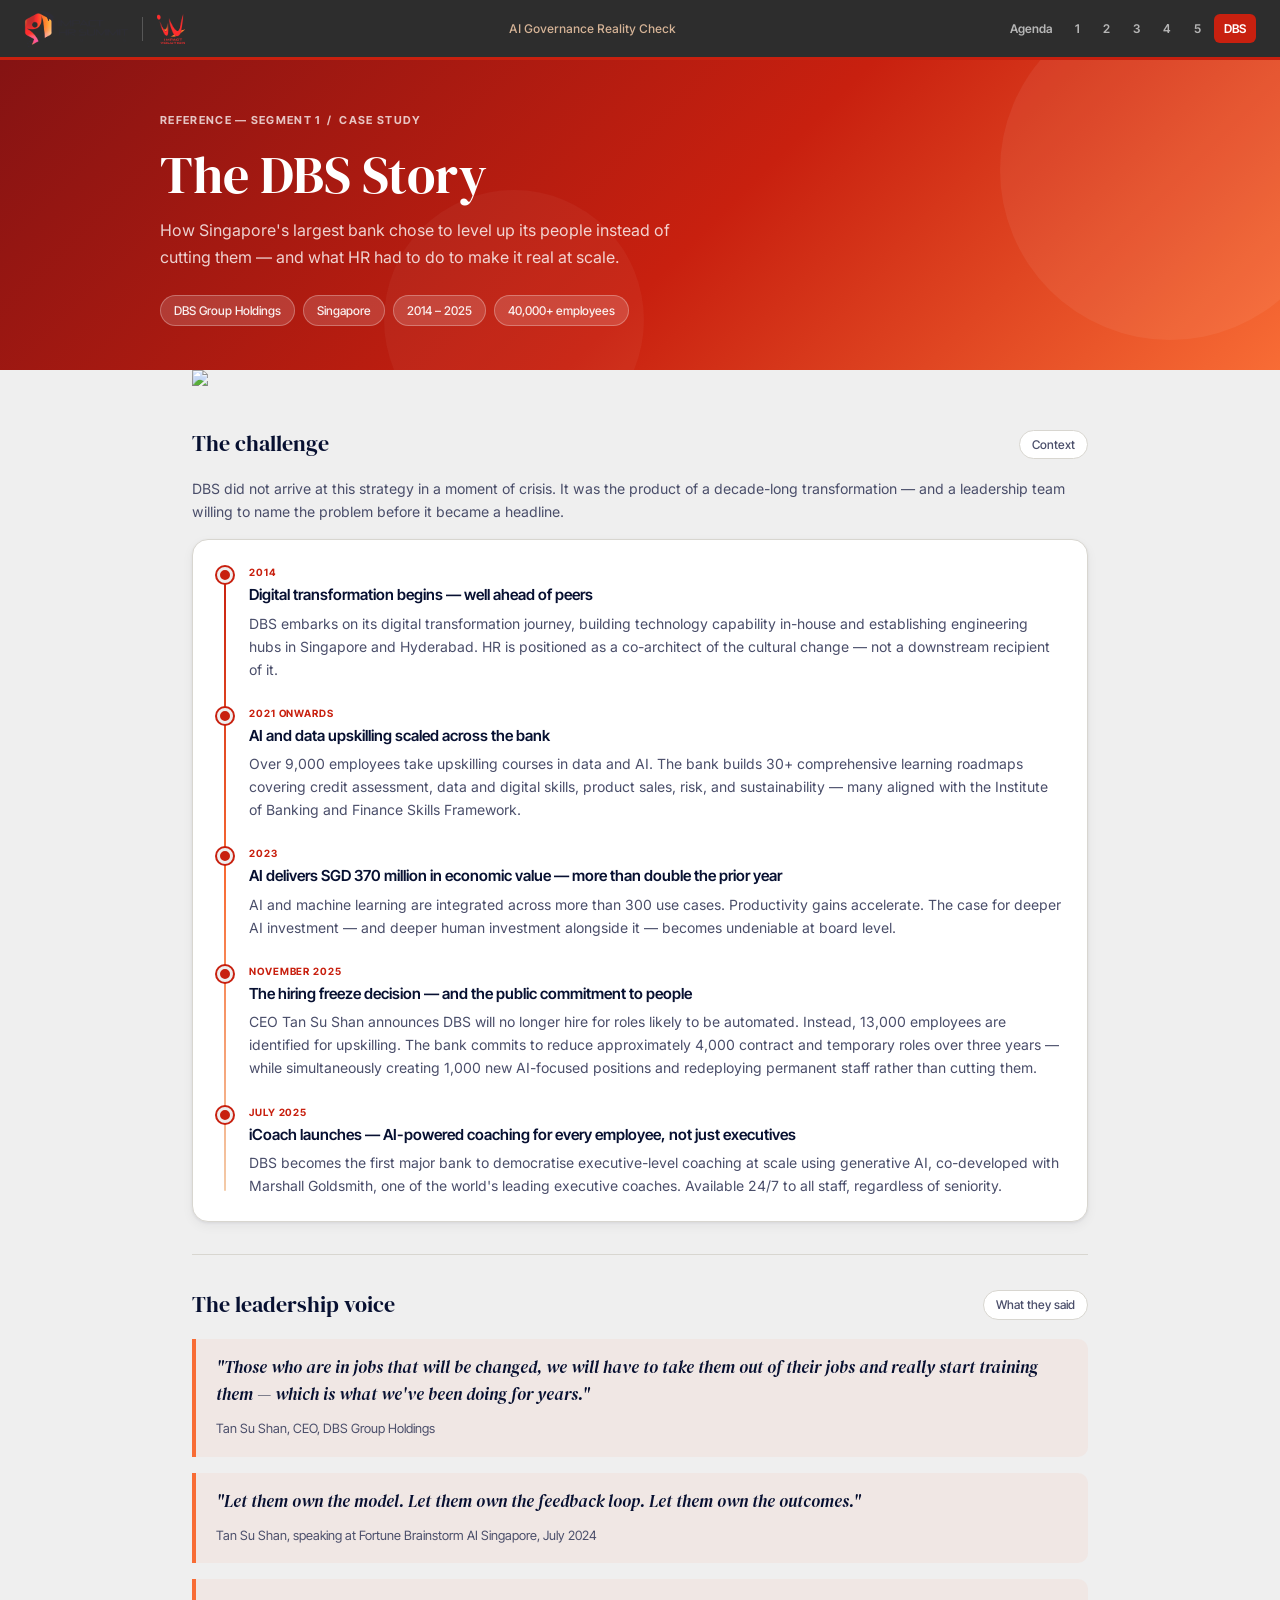
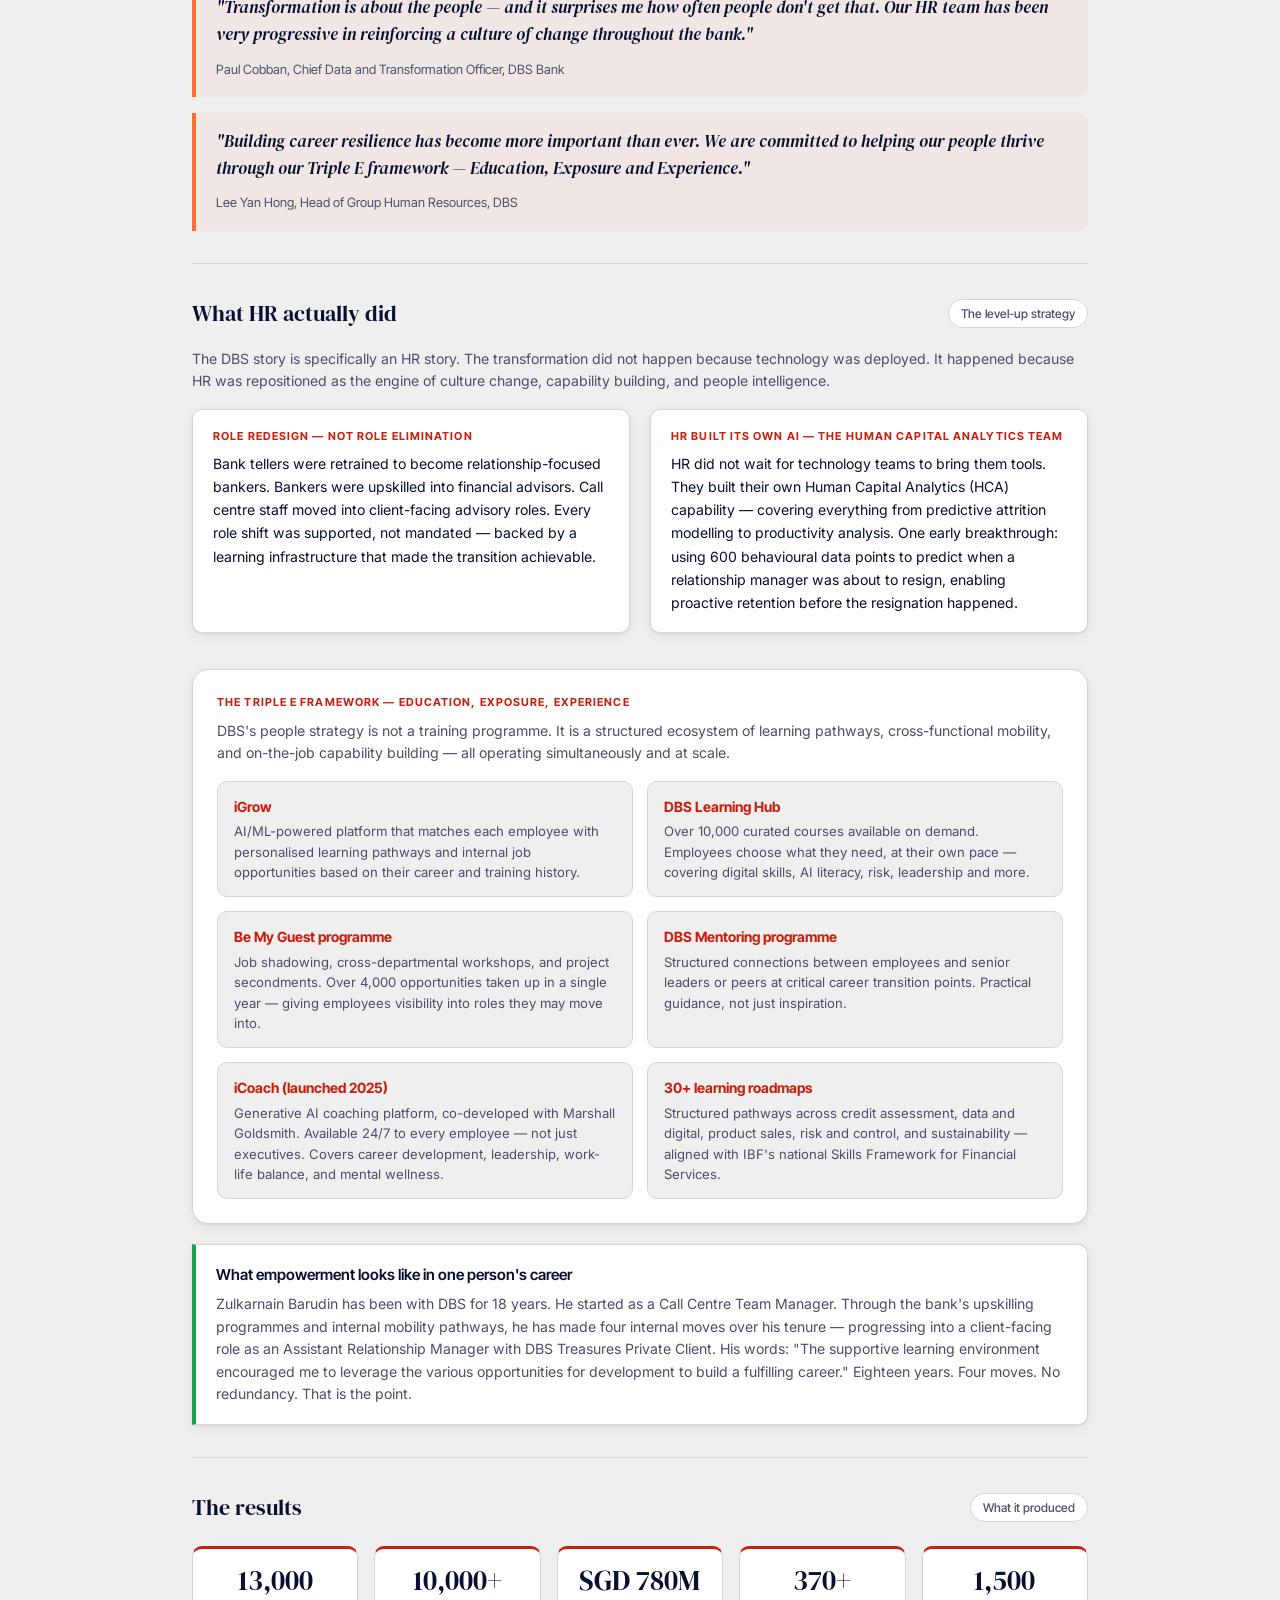
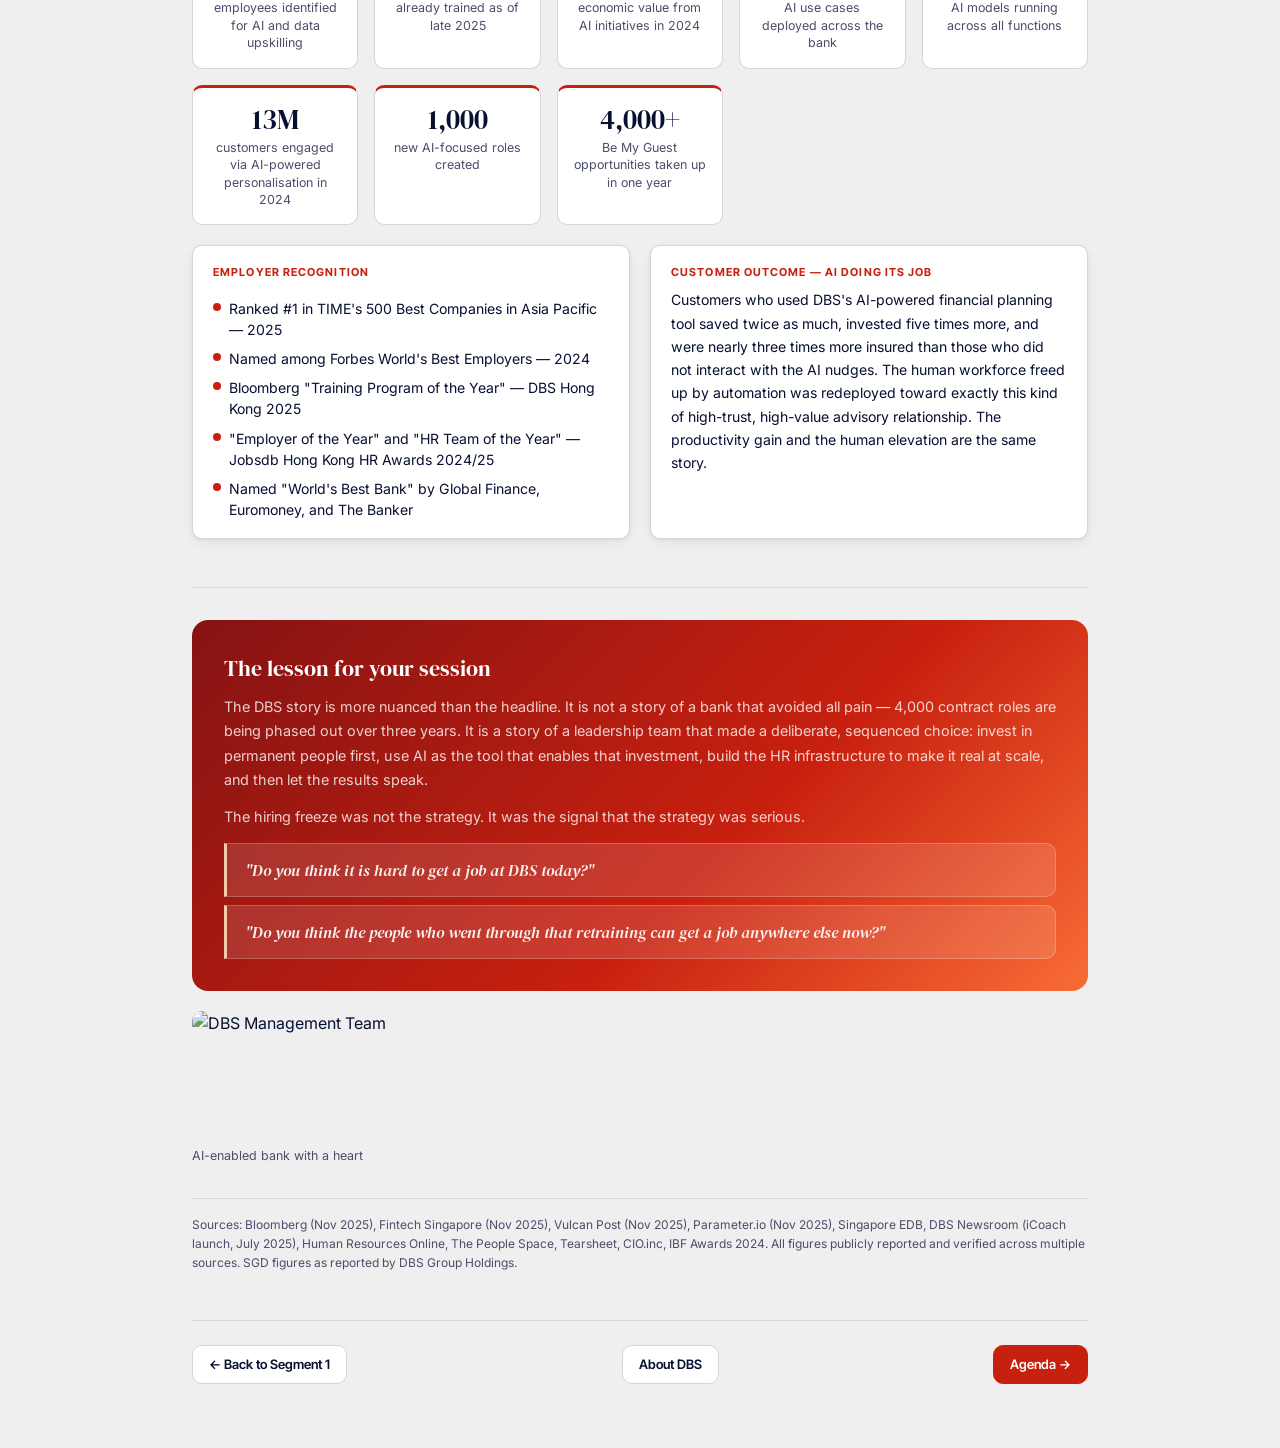
==== commit 541e3f8c: "Update image placeholder to figure with caption Replaced image placeholder with figure element for b" ====
--- a/dbs-story.html
+++ b/dbs-story.html
@@ -454,9 +454,12 @@
   </div>
 
   <!-- Image placeholder close -->
-  <div class="img-placeholder" style="height:130px;margin-bottom:1.25rem;">
-    <img text="AI-enabled bank with a heart" src="https://www.dbs.com/iwov-resources/images/about-us/our-people/discussion-employee.jpg">
-  </div>
+  <figure style="margin: 0 0 1.25rem;">
+  <img src="https://www.dbs.com/iwov-resources/images/about-us/our-people/discussion-employee.jpg" alt="DBS Management Team" style="width:100%; height:130px; object-fit:cover; border-radius:var(--radius-md); display:block;">
+  <figcaption style="font-size:0.78rem; color:var(--col-muted); margin-top:6px; line-height:1.5;">
+    AI-enabled bank with a heart
+  </figcaption>
+</figure>
 
   <p class="source-note">
     Sources: Bloomberg (Nov 2025), Fintech Singapore (Nov 2025), Vulcan Post (Nov 2025), Parameter.io (Nov 2025), Singapore EDB, DBS Newsroom (iCoach launch, July 2025), Human Resources Online, The People Space, Tearsheet, CIO.inc, IBF Awards 2024. All figures publicly reported and verified across multiple sources. SGD figures as reported by DBS Group Holdings.
--- a/styles.css
+++ b/styles.css
@@ -66,7 +66,7 @@
   position: sticky;
   top: 0;
   z-index: 100;
-  background: var(--col-navy);
+  background: #2D2D2D;
   border-bottom: 3px solid var(--col-red);
   height: 60px;
   display: flex;
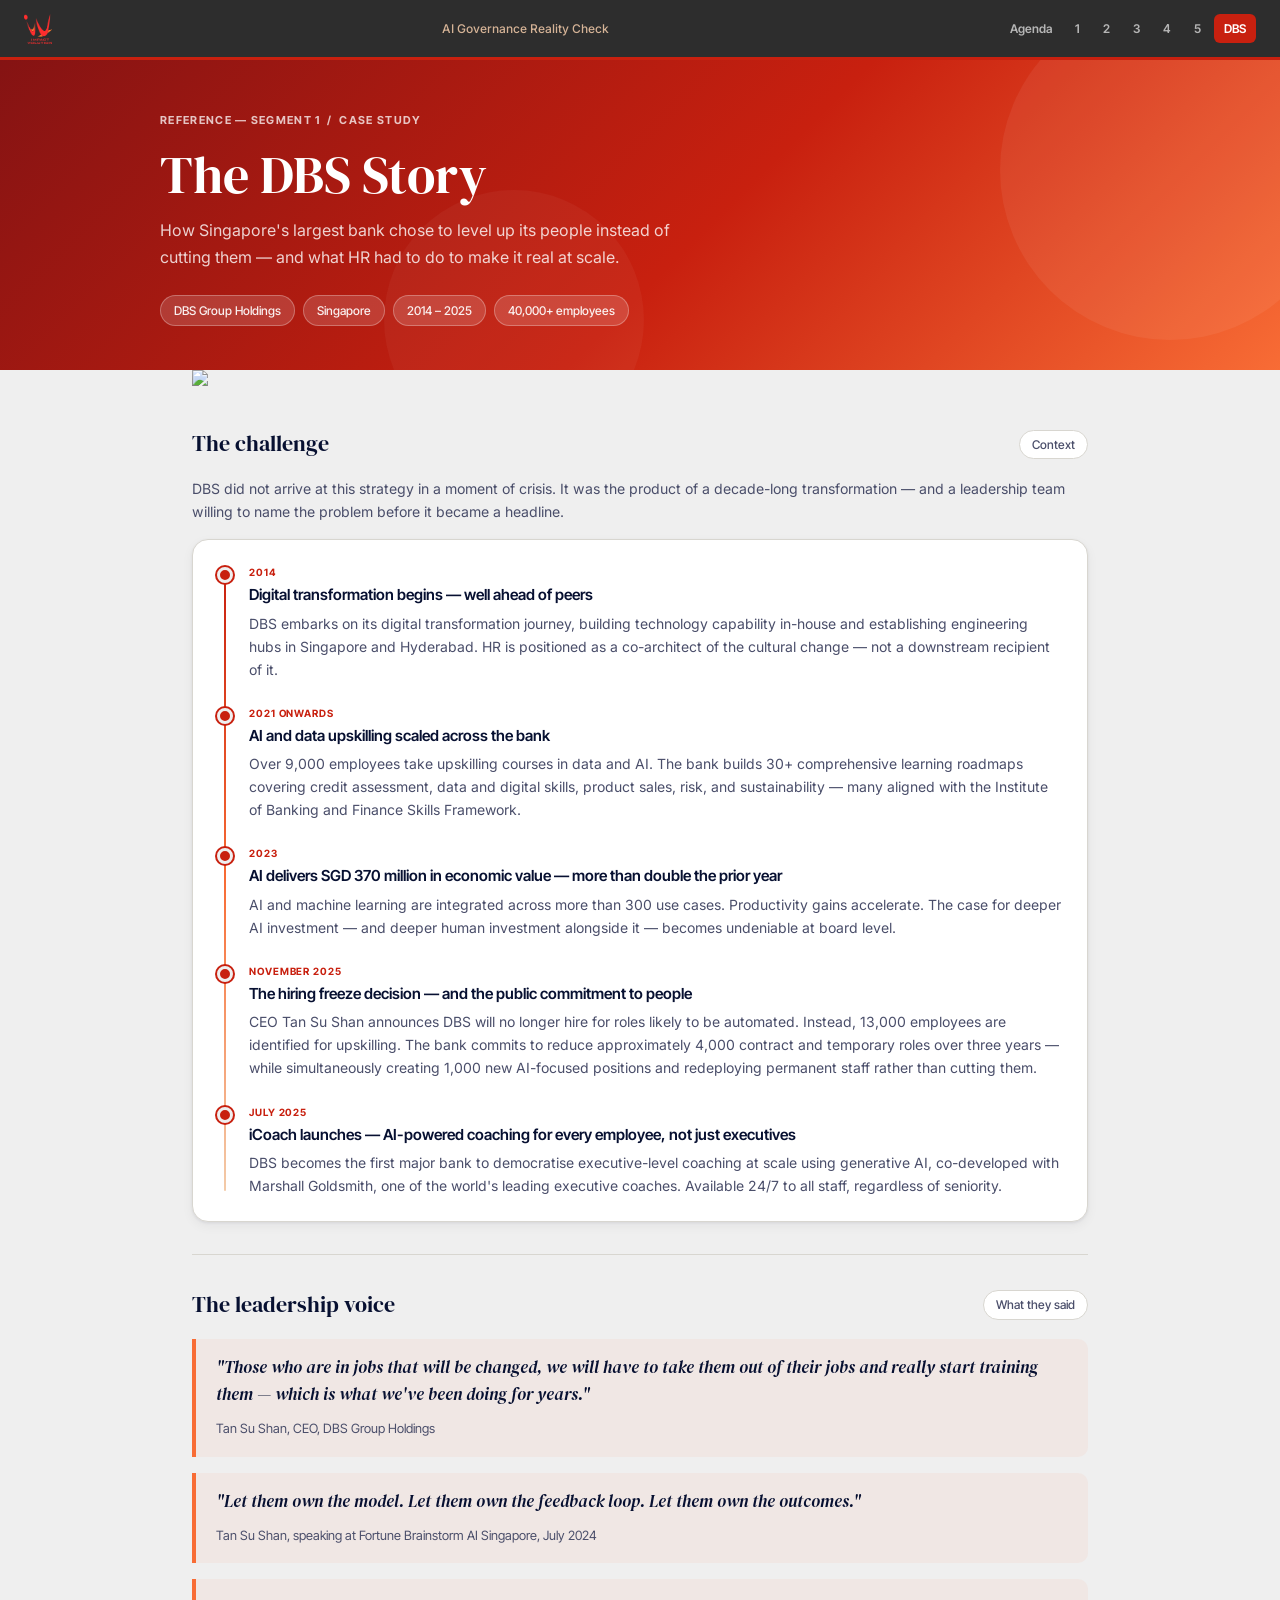
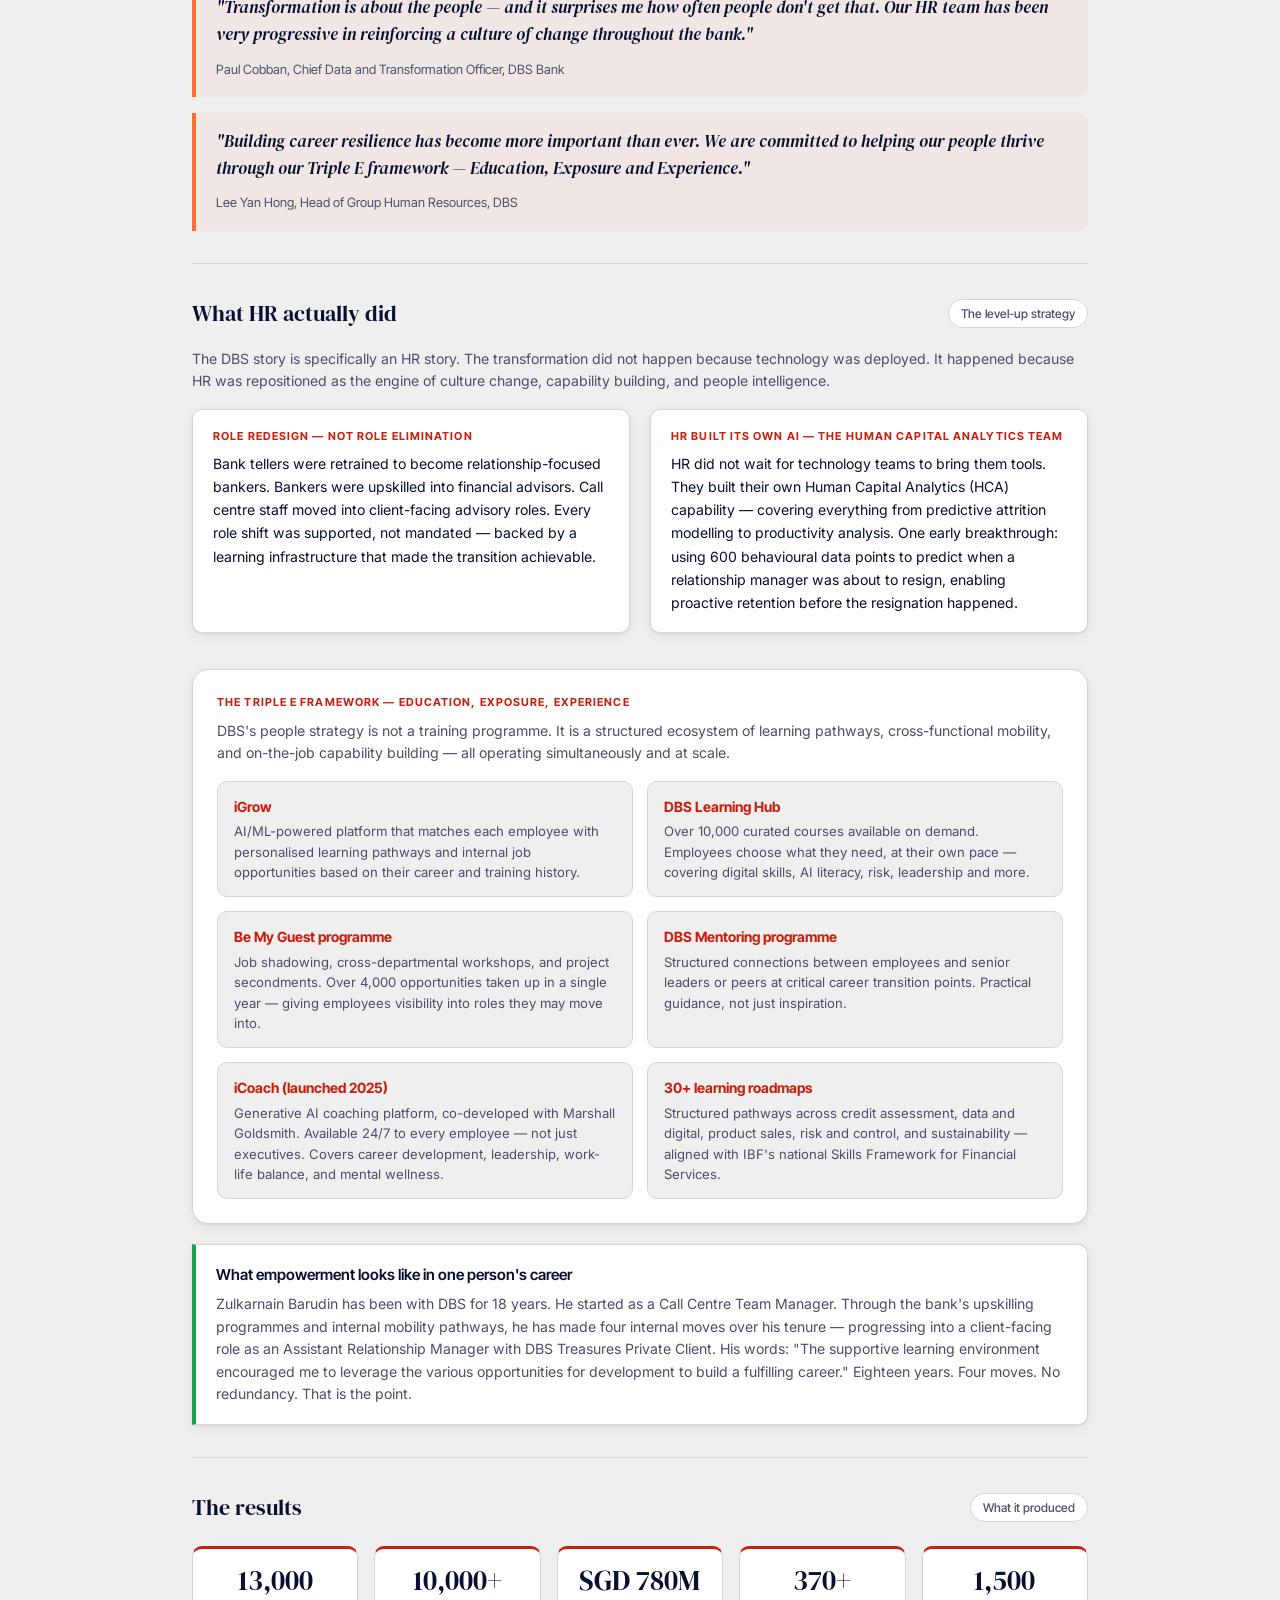
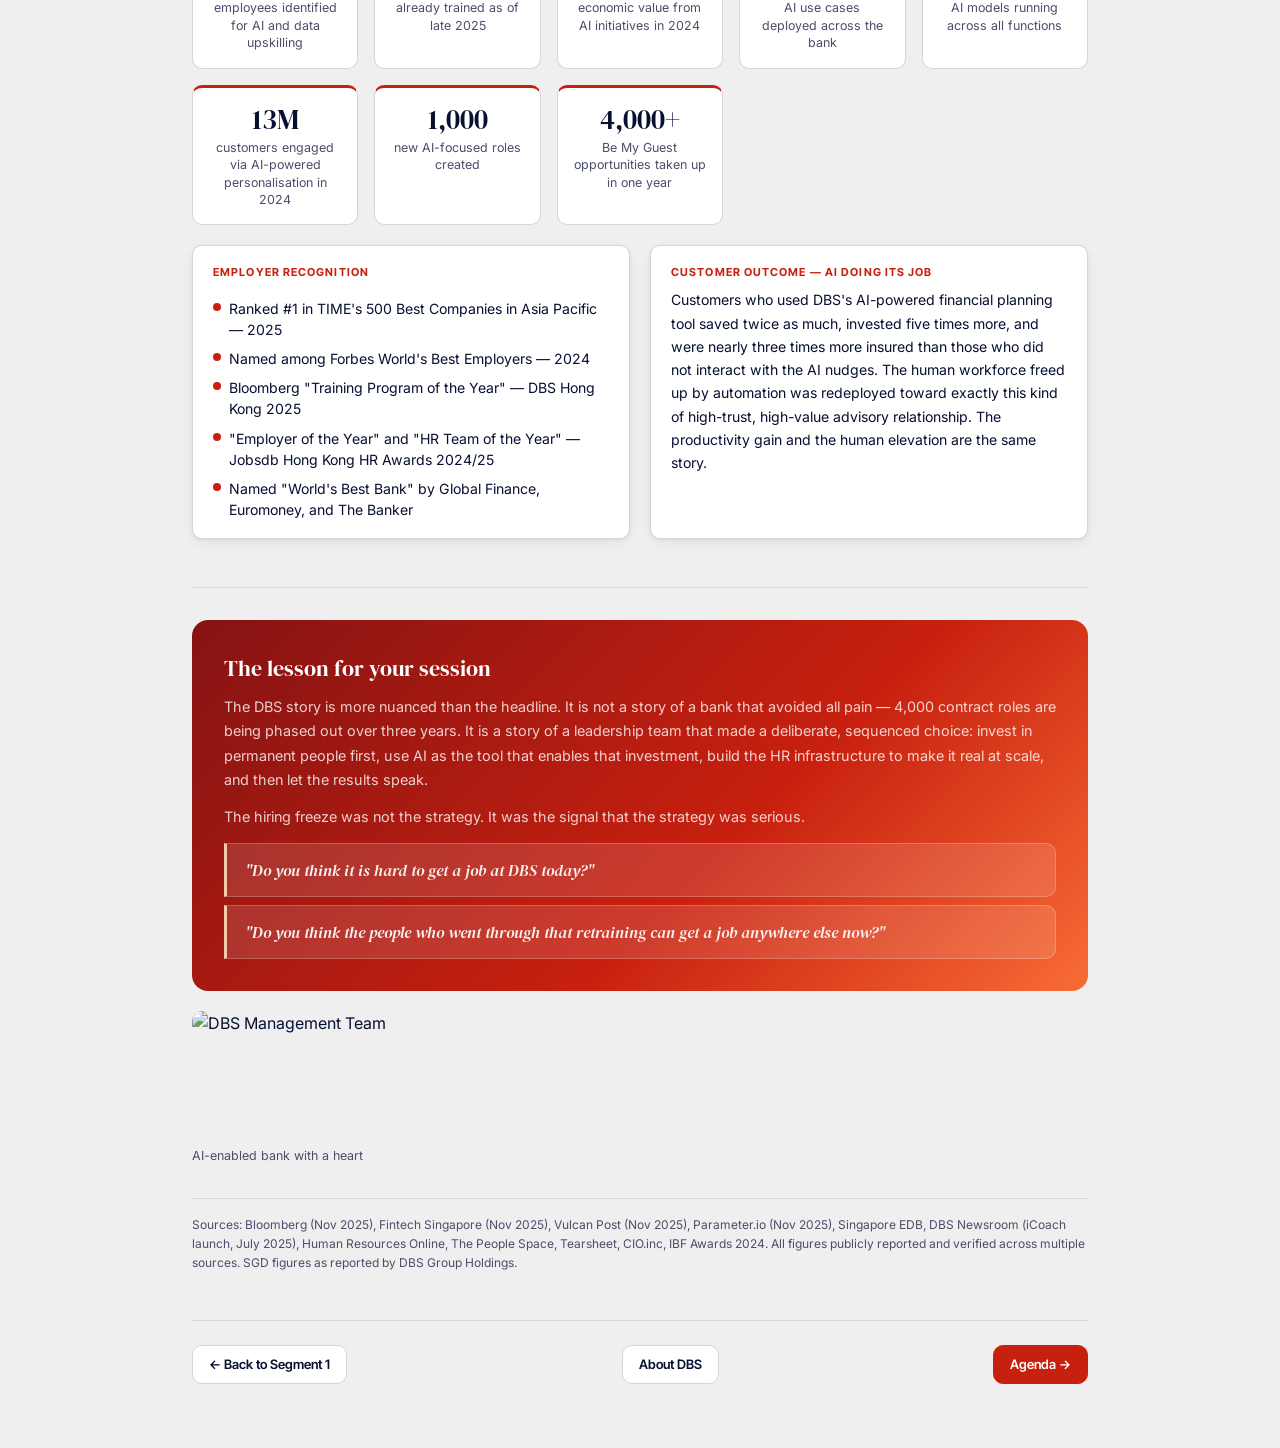
==== commit 0cc66790: "Remove ConferenceLogo from topbar Removed ConferenceLogo from the topbar." ====
--- a/dbs-story.html
+++ b/dbs-story.html
@@ -215,8 +215,6 @@
 
 <nav class="topbar">
   <div class="topbar-logos">
-    <img src="ConferenceLogo.png" alt="Impact HR Summit 2026" class="conf-logo">
-    <div class="topbar-logo-sep"></div>
     <img src="CompanyLogo.png" alt="Impact Volution" class="co-logo">
   </div>
   <span class="topbar-session">AI Governance Reality Check</span>
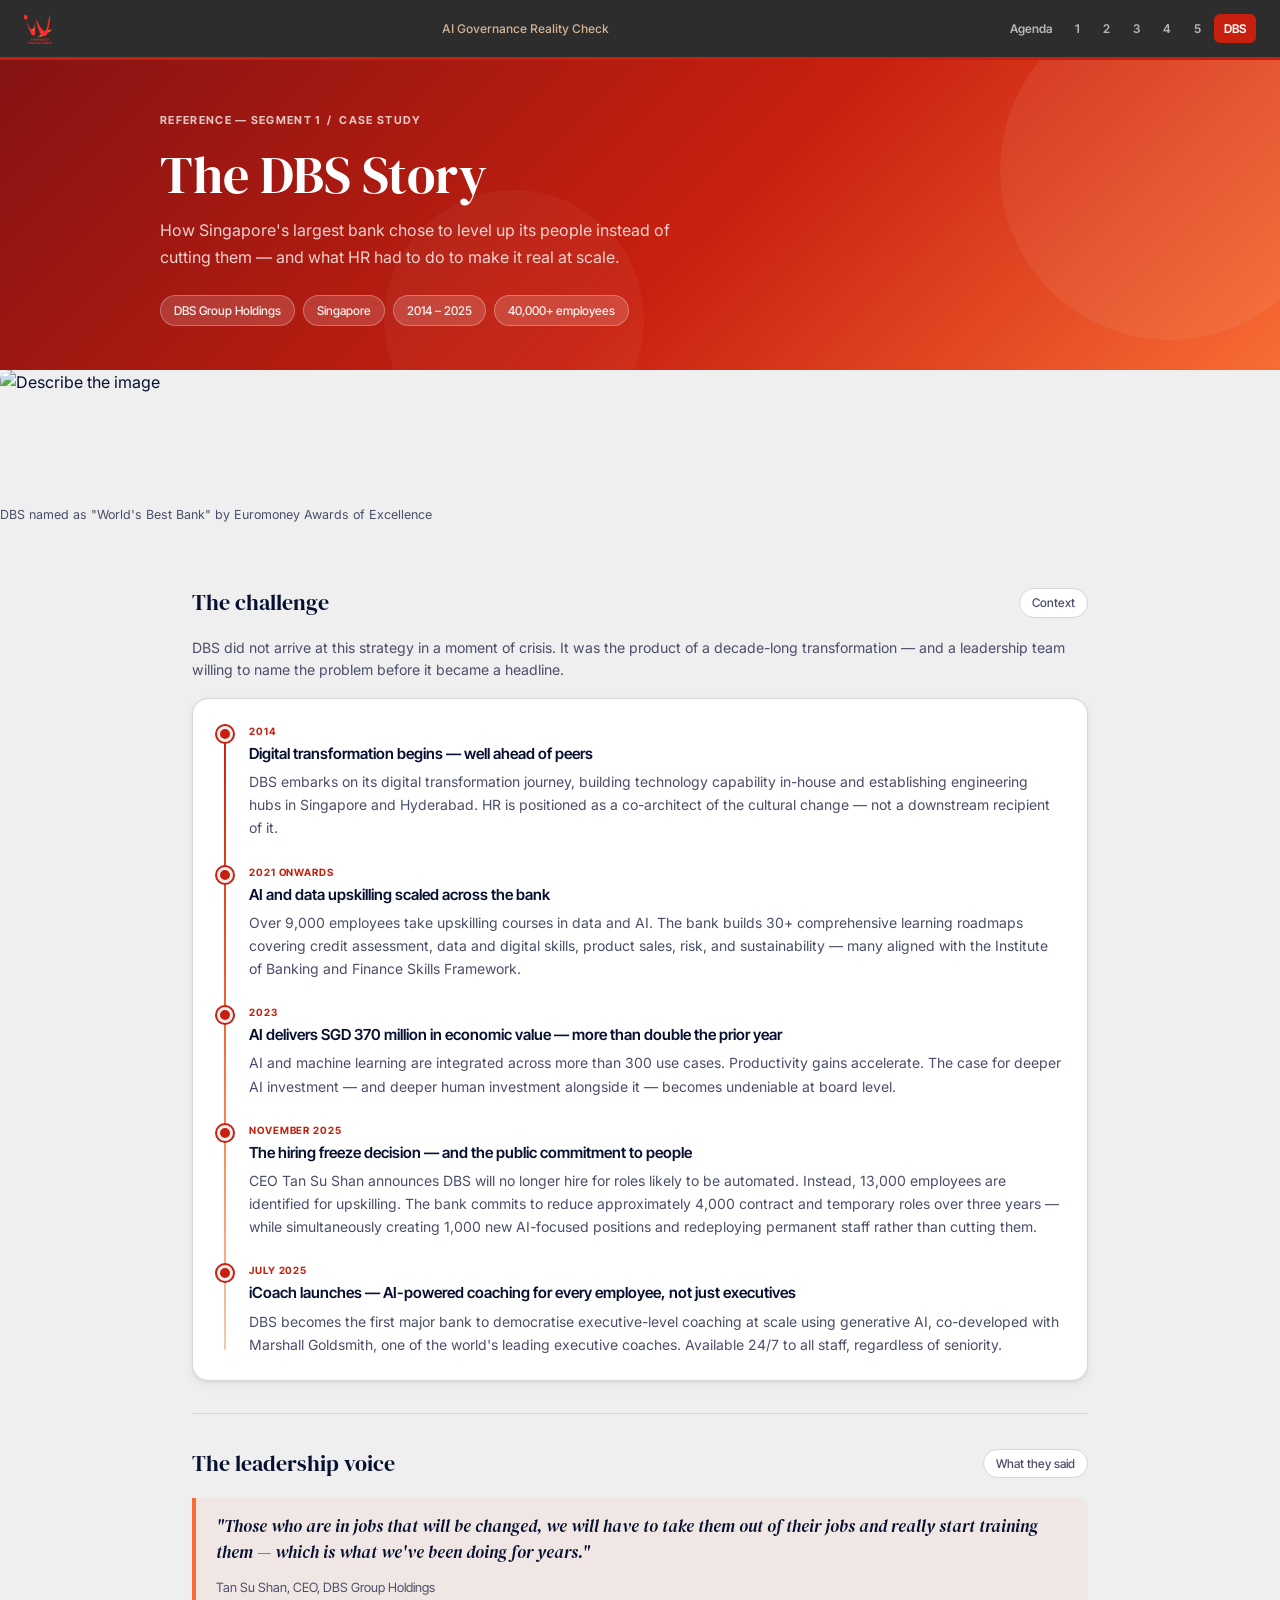
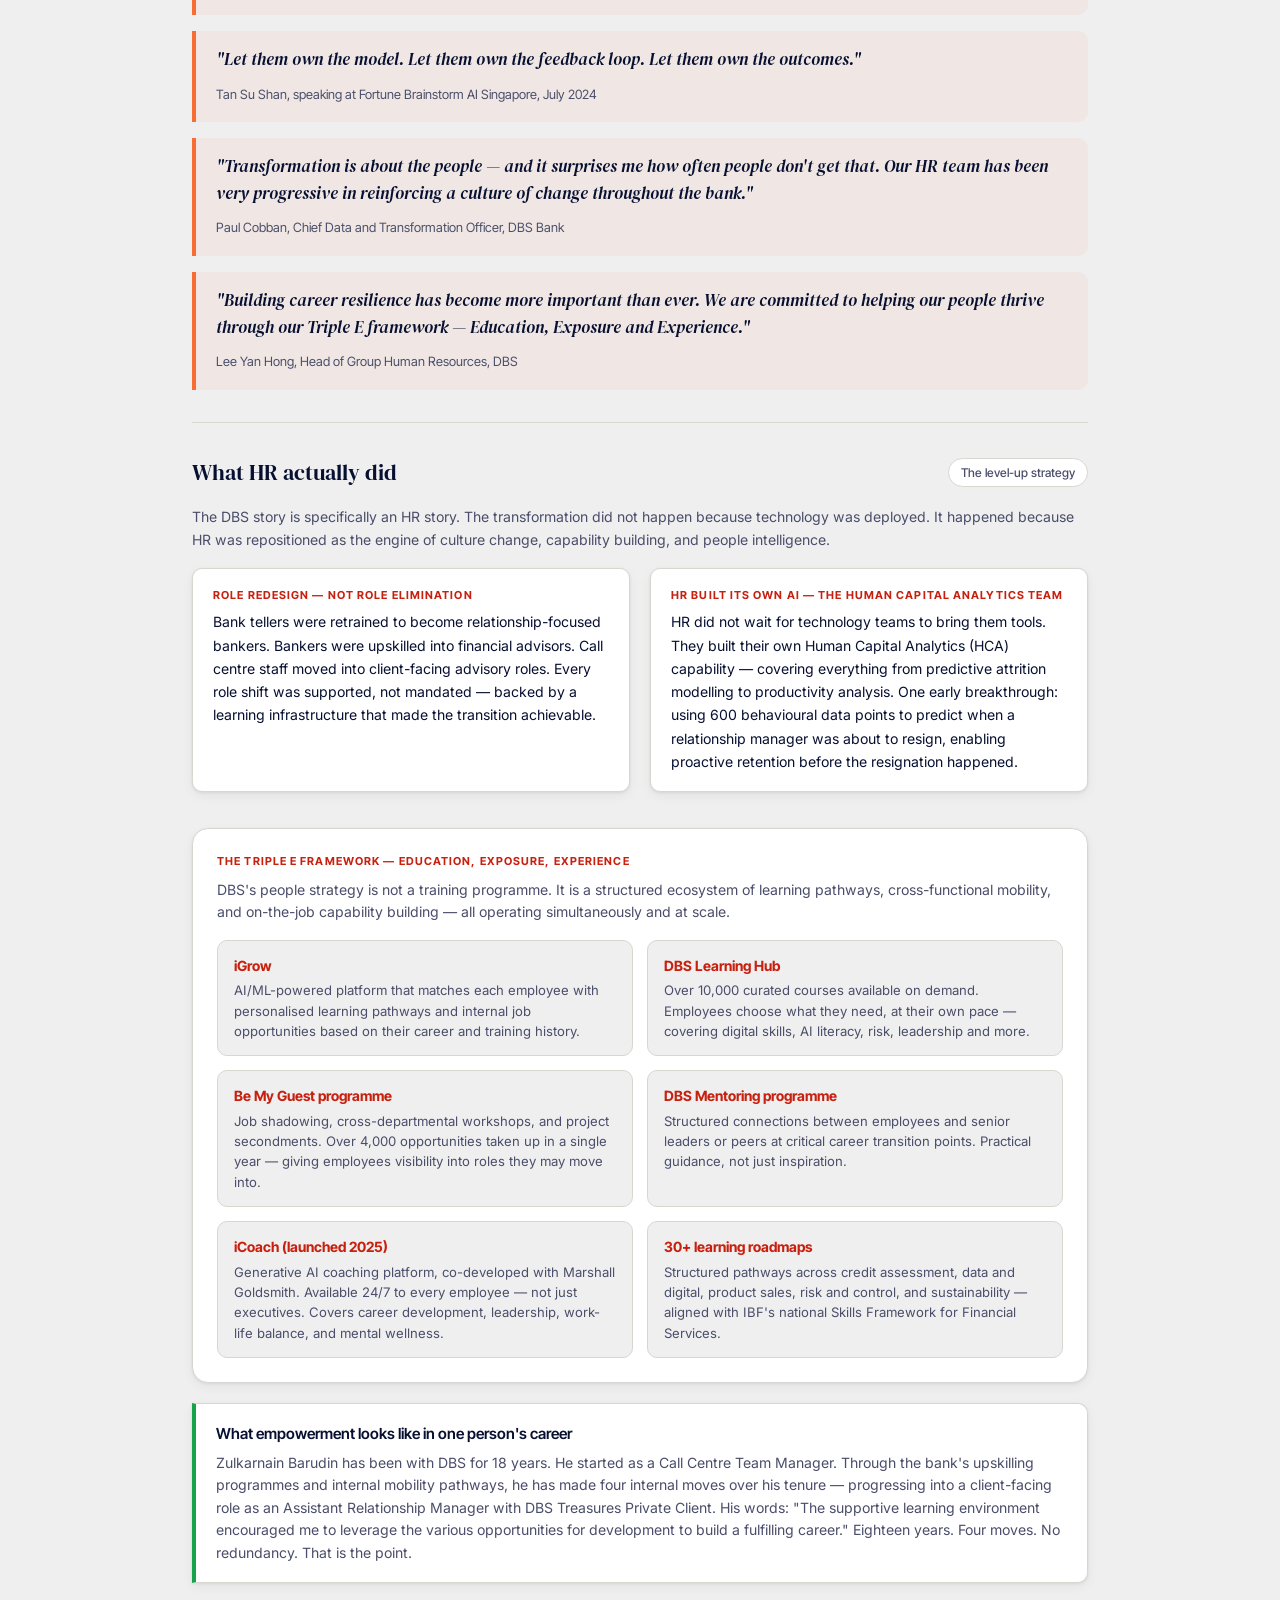
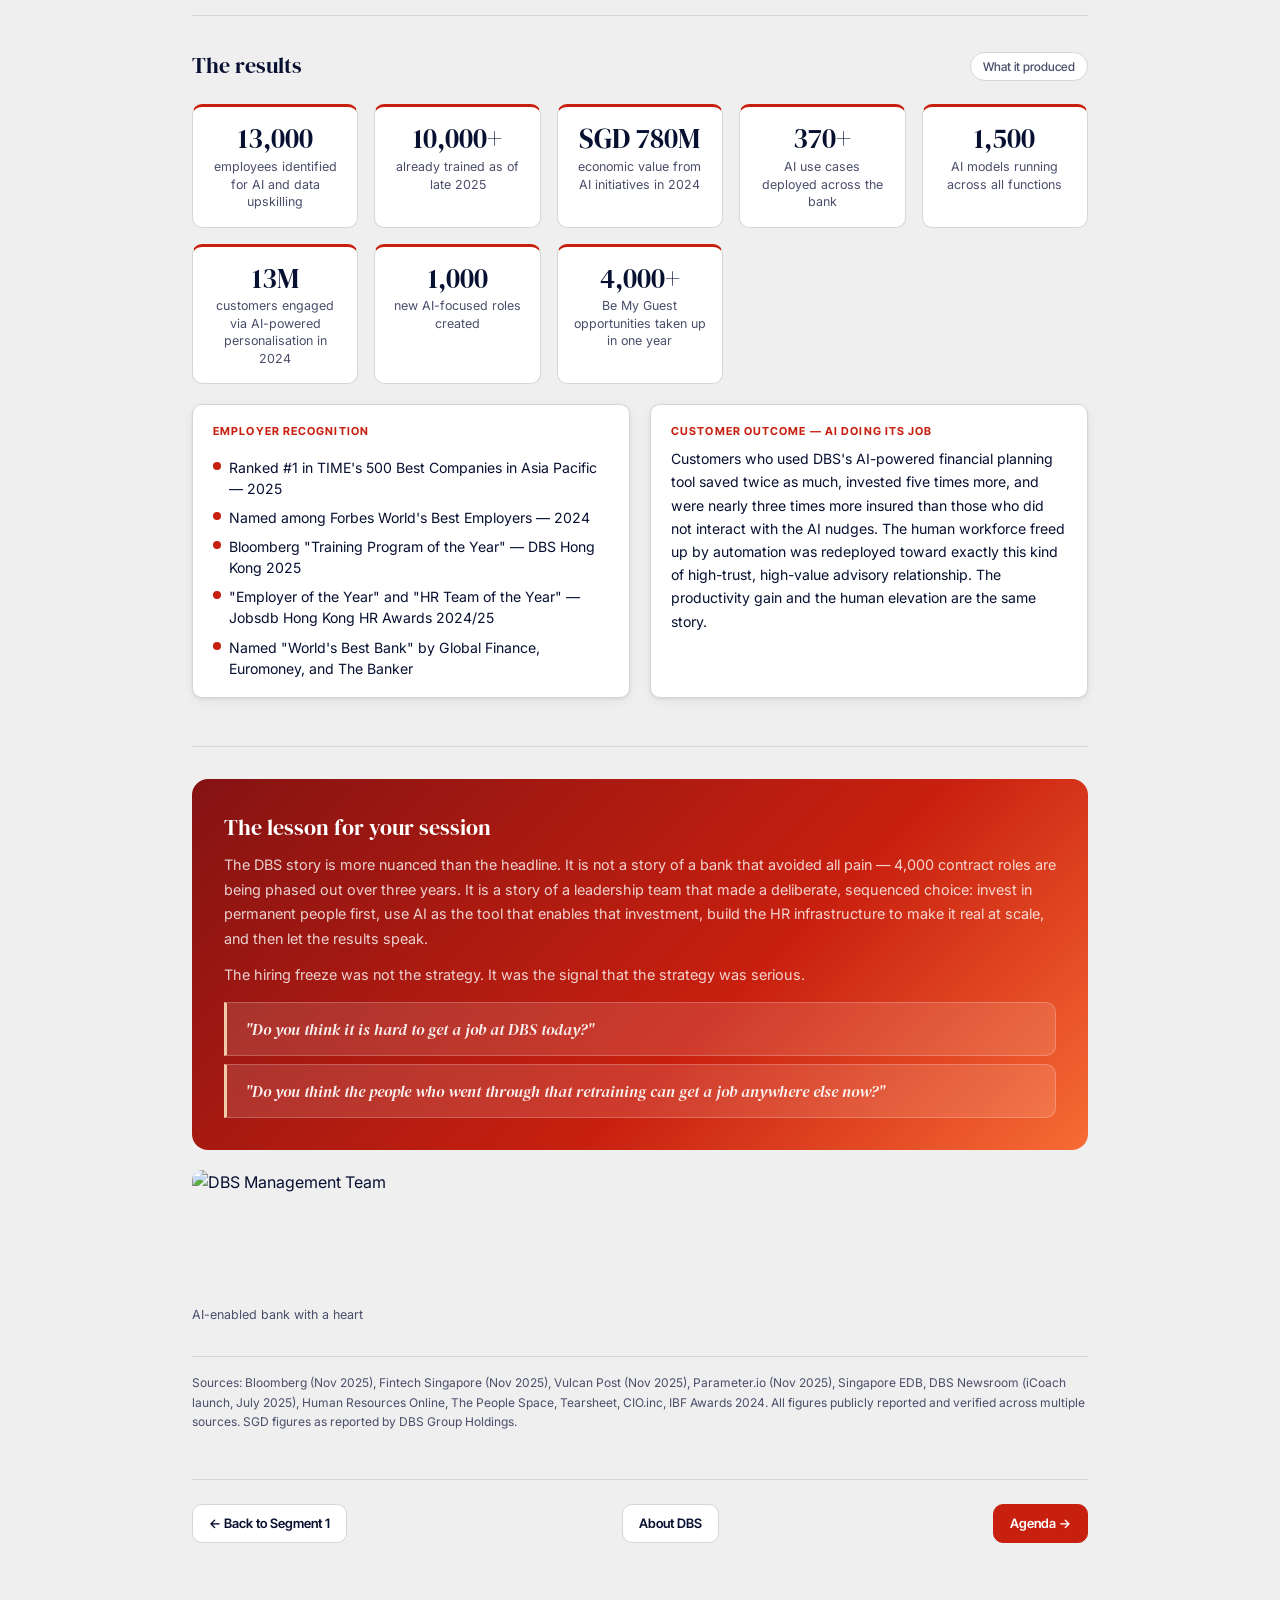
==== commit cf87a99b: "Update image placeholder to use figure element Replaced image placeholder with a figure element cont" ====
--- a/dbs-story.html
+++ b/dbs-story.html
@@ -245,9 +245,13 @@
 </div>
 
 <!-- Image placeholder -->
-<div style="max-width:960px;margin:0 auto;padding:0 2rem;">
-  <img src=https://www.globalbrandsmagazine.com/wp-content/uploads/2020/09/DBS-Bank-1-1.jpg">
-</div>
+
+<figure style="margin: 0 0 1.25rem;">
+  <img src="src=https://www.globalbrandsmagazine.com/wp-content/uploads/2020/09/DBS-Bank-1-1.jpg" alt="Describe the image" style="width:100%; height:130px; object-fit:cover; border-radius:var(--radius-md); display:block;">
+  <figcaption style="font-size:0.78rem; color:var(--col-muted); margin-top:6px; line-height:1.5;">
+    DBS named as "World's Best Bank" by Euromoney Awards of Excellence 
+  </figcaption>
+</figure>
 
 <div class="page-shell">
 
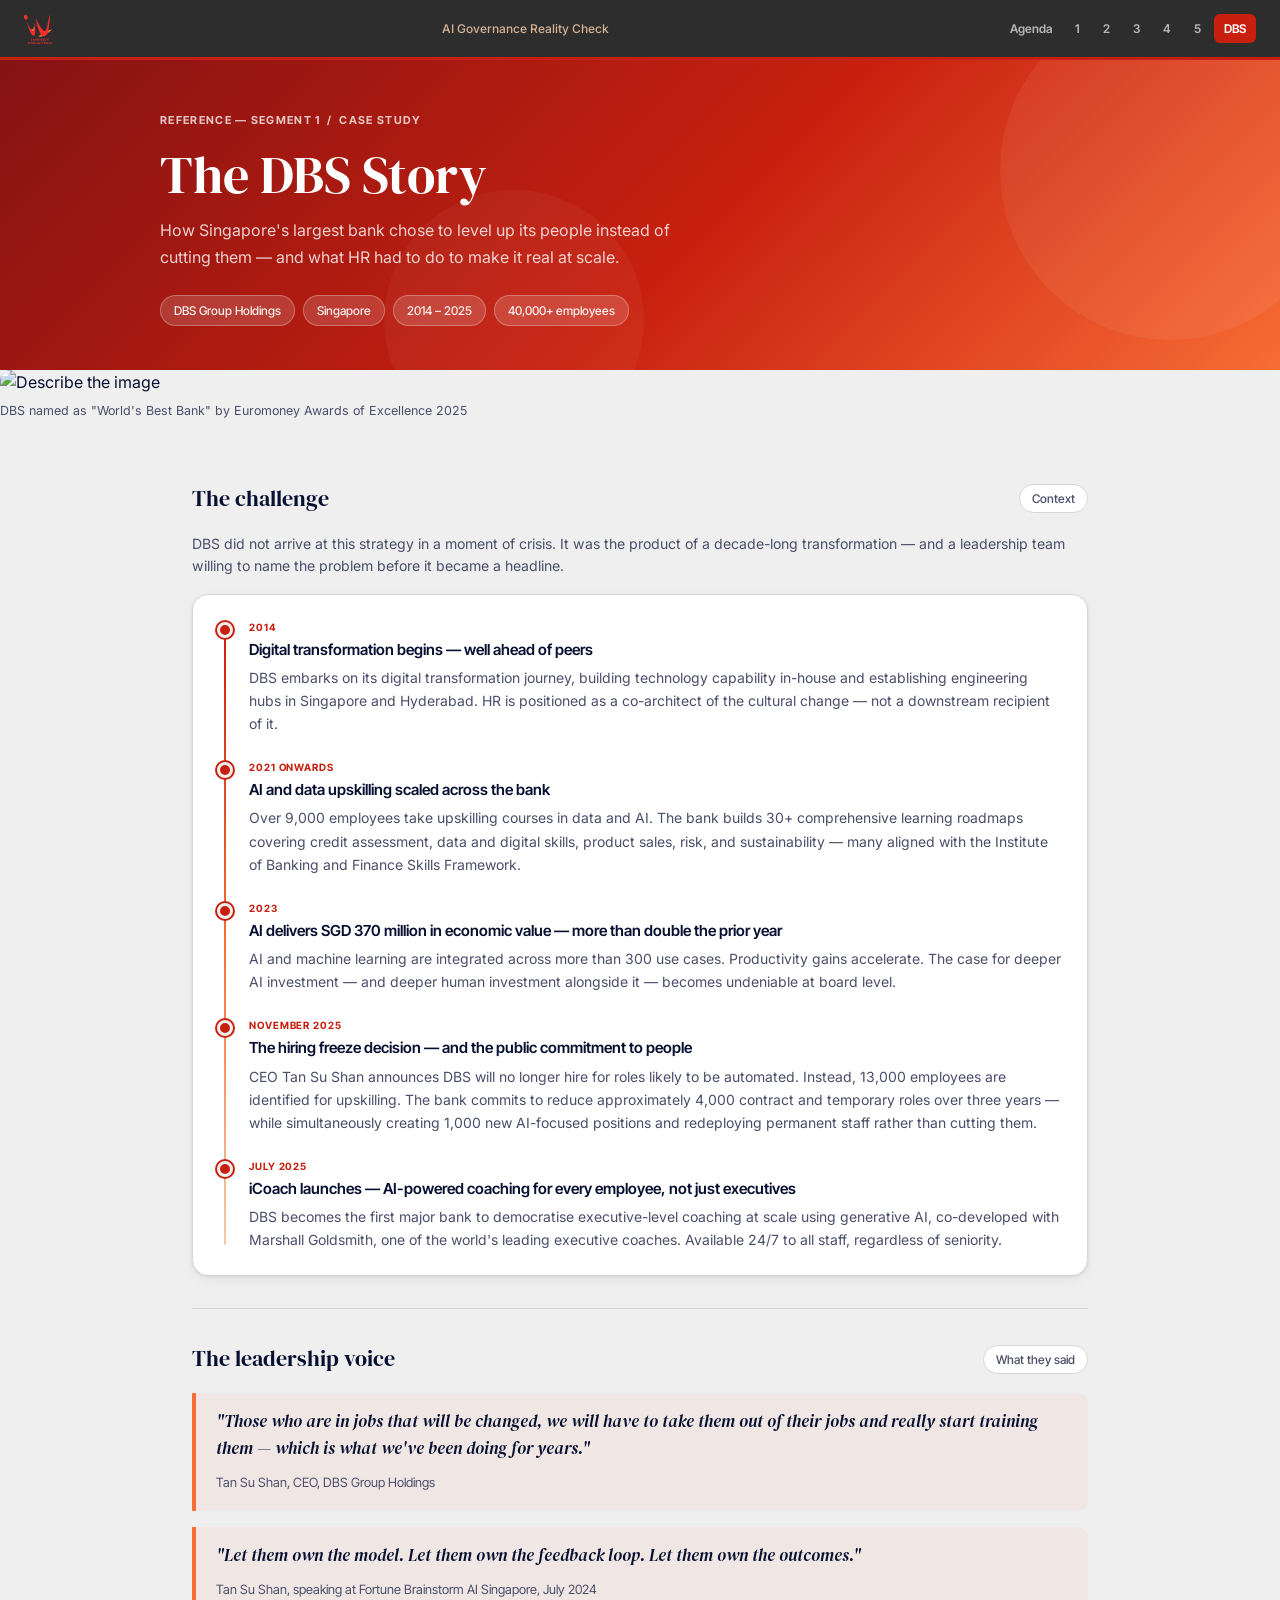
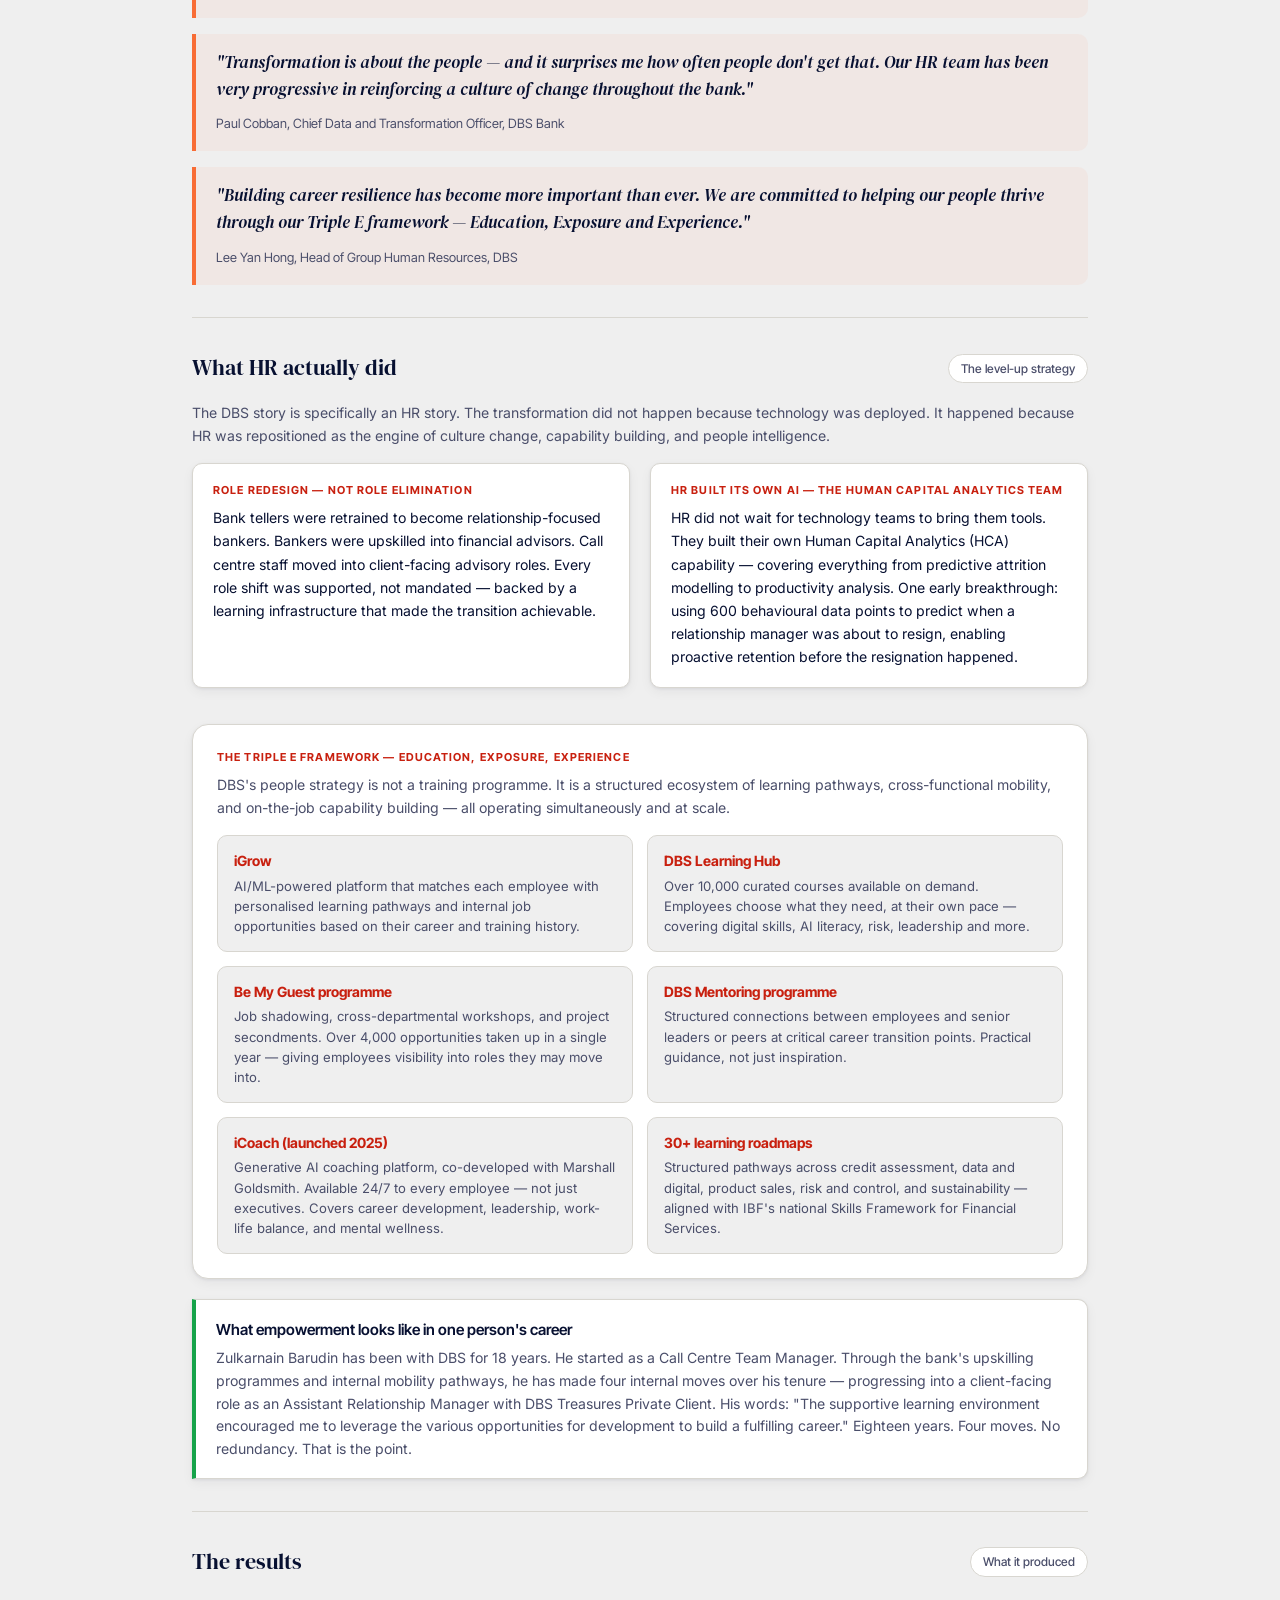
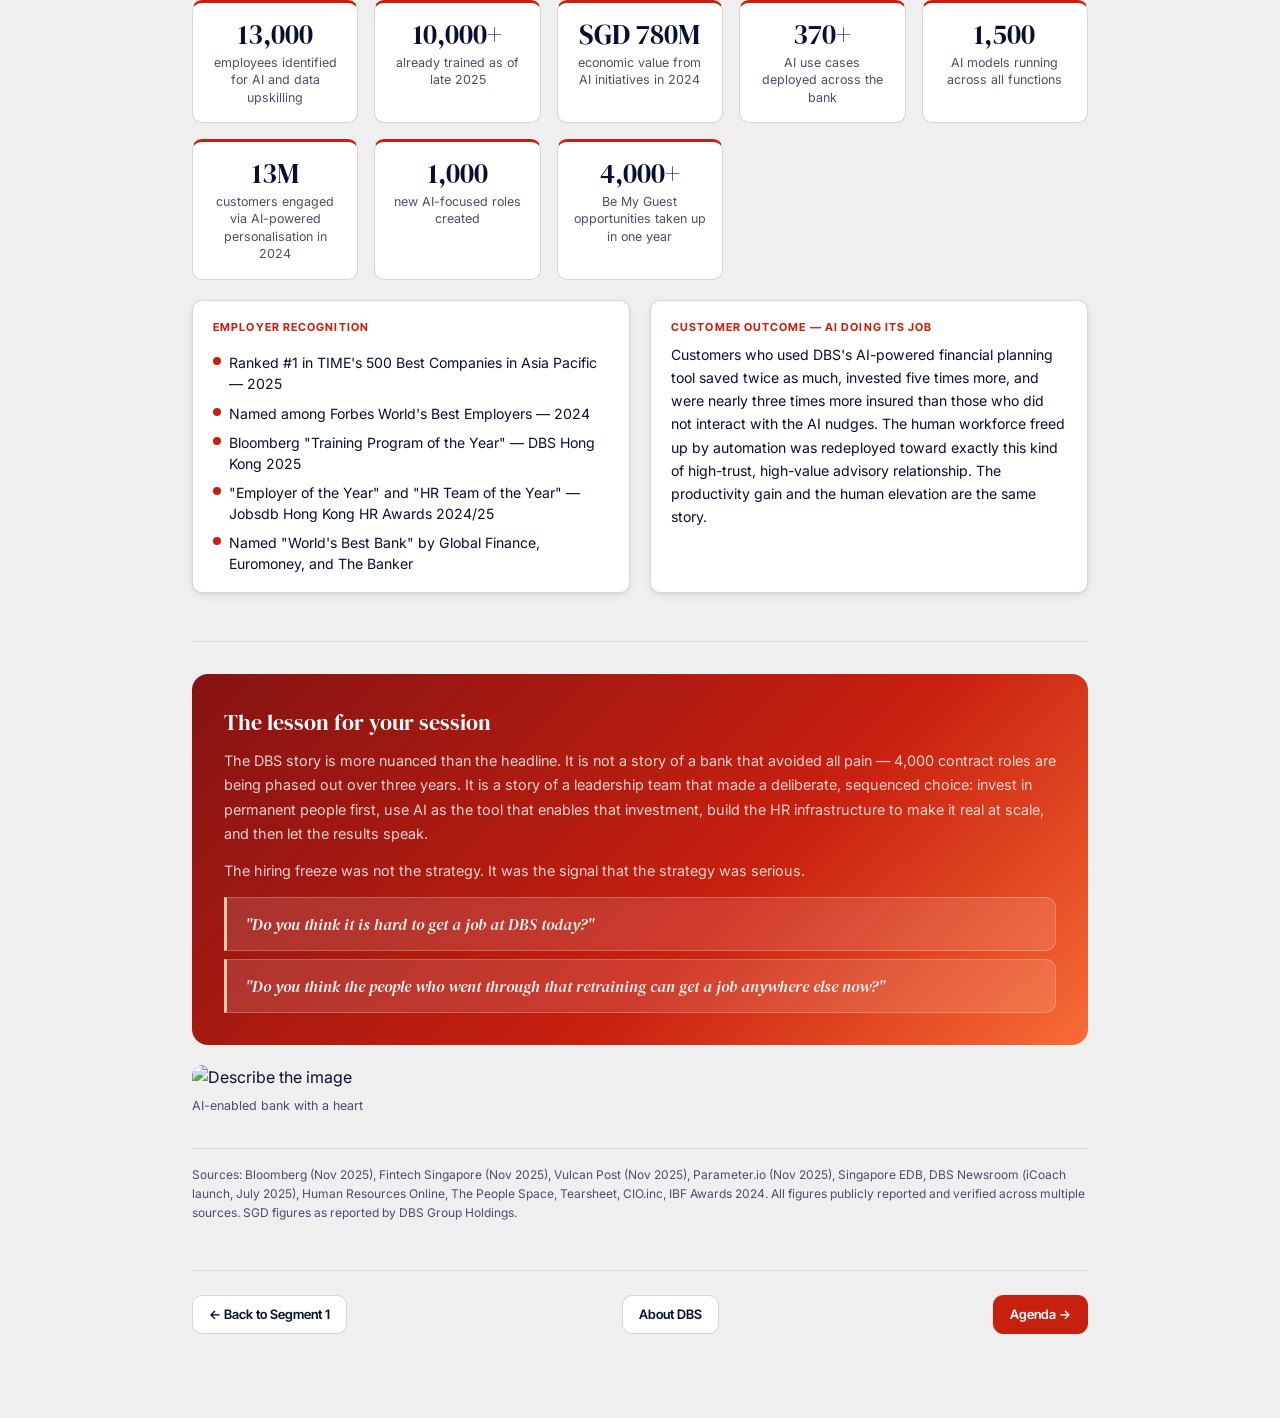
==== commit bdc1a906: "Fix image attributes Updated image sources and alt text for better clarity and responsiveness." ====
--- a/dbs-story.html
+++ b/dbs-story.html
@@ -247,11 +247,11 @@
 <!-- Image placeholder -->
 
 <figure style="margin: 0 0 1.25rem;">
-  <img src="src=https://www.globalbrandsmagazine.com/wp-content/uploads/2020/09/DBS-Bank-1-1.jpg" alt="Describe the image" style="width:100%; height:130px; object-fit:cover; border-radius:var(--radius-md); display:block;">
+  <img src="https://www.globalbrandsmagazine.com/wp-content/uploads/2020/09/DBS-Bank-1-1.jpg" alt="Describe the image" style="width:100%; height:auto; object-fit:contain; border-radius:var(--radius-md); display:block;">
   <figcaption style="font-size:0.78rem; color:var(--col-muted); margin-top:6px; line-height:1.5;">
-    DBS named as "World's Best Bank" by Euromoney Awards of Excellence 
+    DBS named as "World's Best Bank" by Euromoney Awards of Excellence 2025
   </figcaption>
-</figure>
+</figure>  
 
 <div class="page-shell">
 
@@ -457,11 +457,10 @@
 
   <!-- Image placeholder close -->
   <figure style="margin: 0 0 1.25rem;">
-  <img src="https://www.dbs.com/iwov-resources/images/about-us/our-people/discussion-employee.jpg" alt="DBS Management Team" style="width:100%; height:130px; object-fit:cover; border-radius:var(--radius-md); display:block;">
+  <img src="https://www.dbs.com/iwov-resources/images/about-us/our-people/discussion-employee.jpg" alt="Describe the image" style="width:100%; height:auto; object-fit:contain; border-radius:var(--radius-md); display:block;">
   <figcaption style="font-size:0.78rem; color:var(--col-muted); margin-top:6px; line-height:1.5;">
     AI-enabled bank with a heart
   </figcaption>
-</figure>
 
   <p class="source-note">
     Sources: Bloomberg (Nov 2025), Fintech Singapore (Nov 2025), Vulcan Post (Nov 2025), Parameter.io (Nov 2025), Singapore EDB, DBS Newsroom (iCoach launch, July 2025), Human Resources Online, The People Space, Tearsheet, CIO.inc, IBF Awards 2024. All figures publicly reported and verified across multiple sources. SGD figures as reported by DBS Group Holdings.
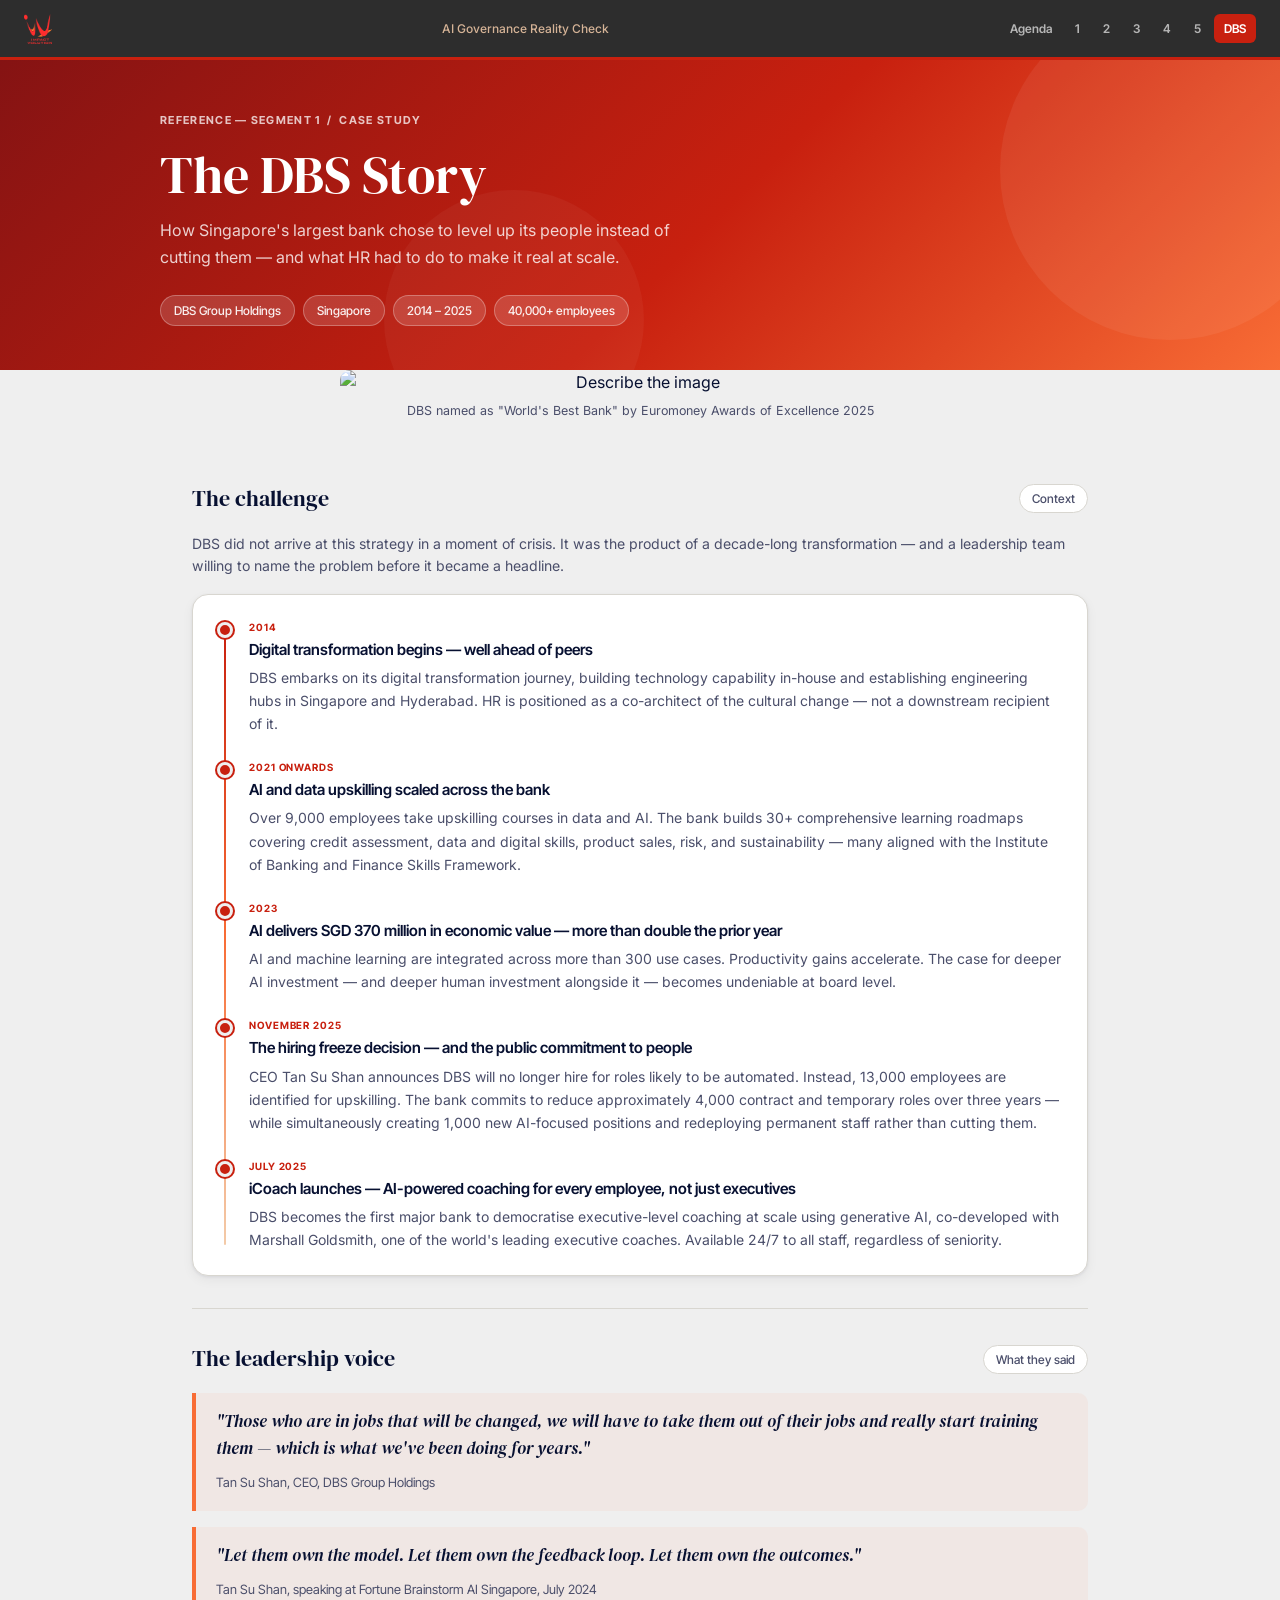
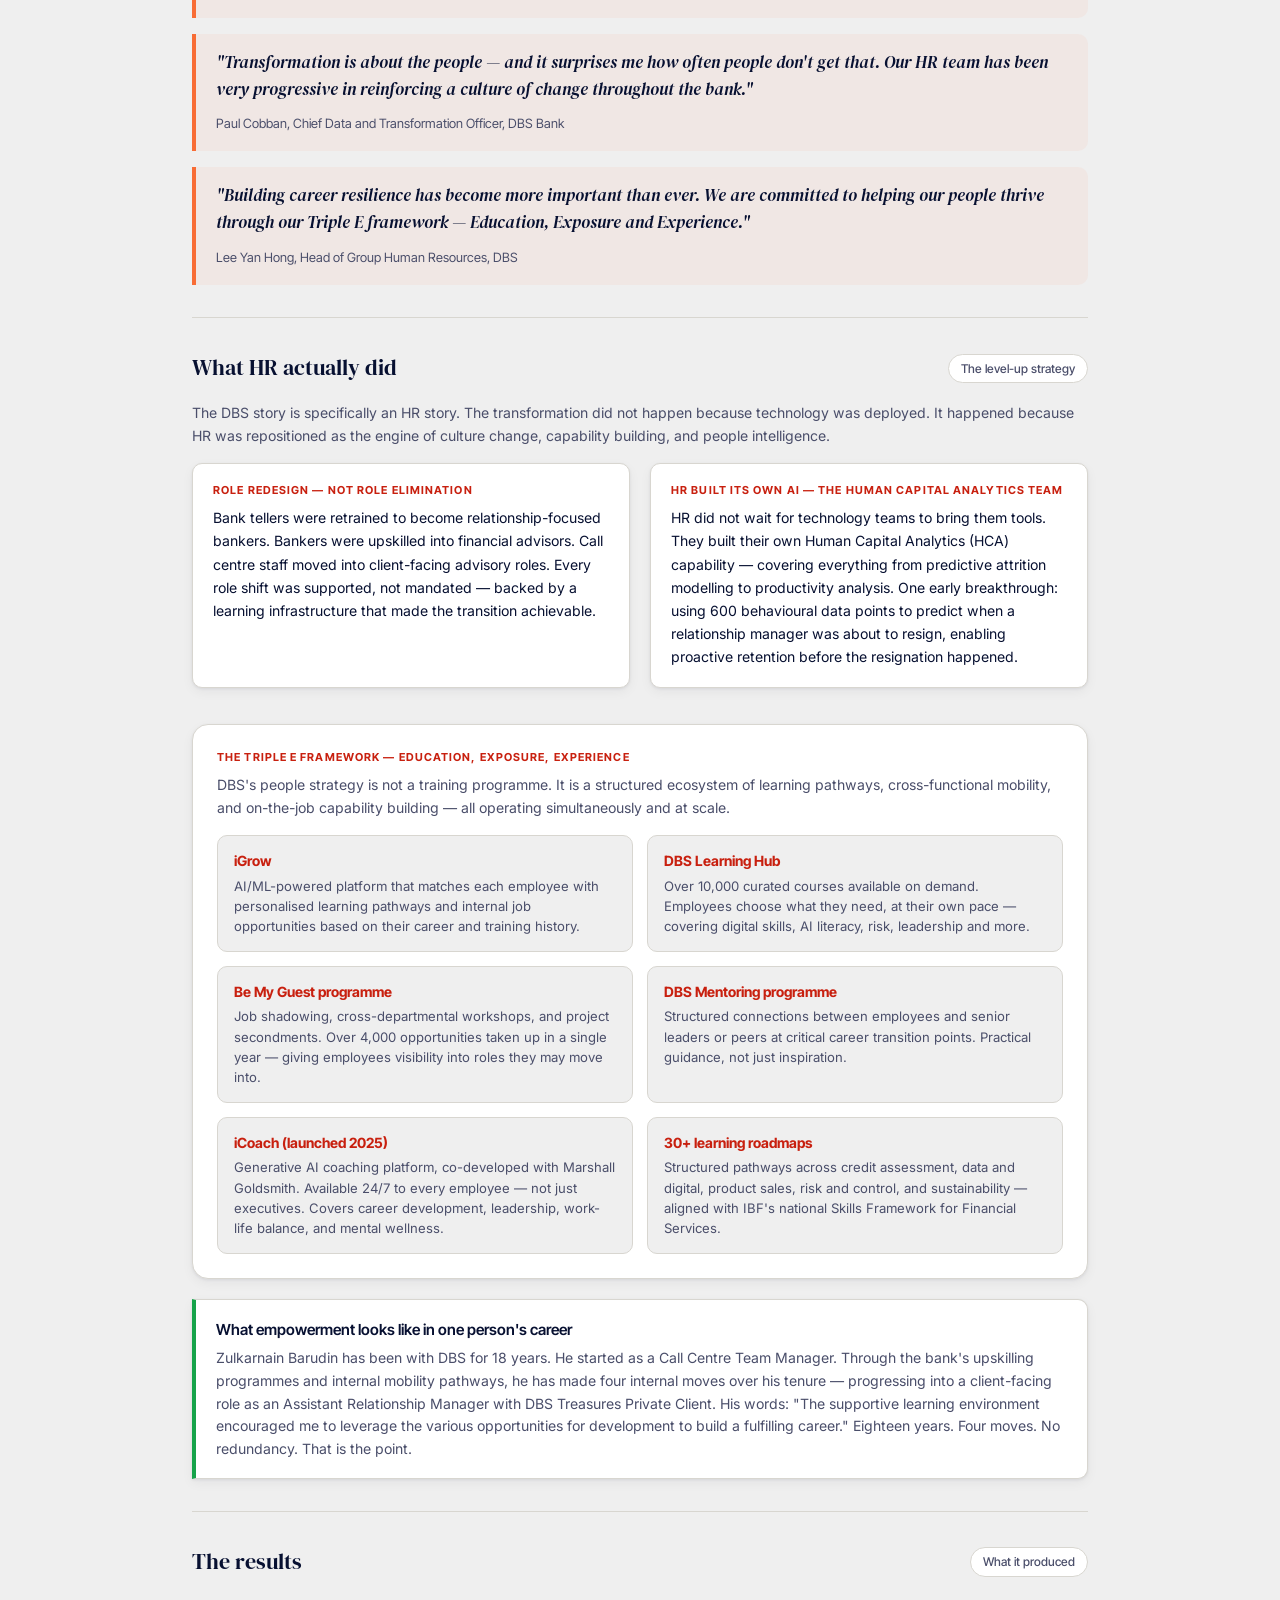
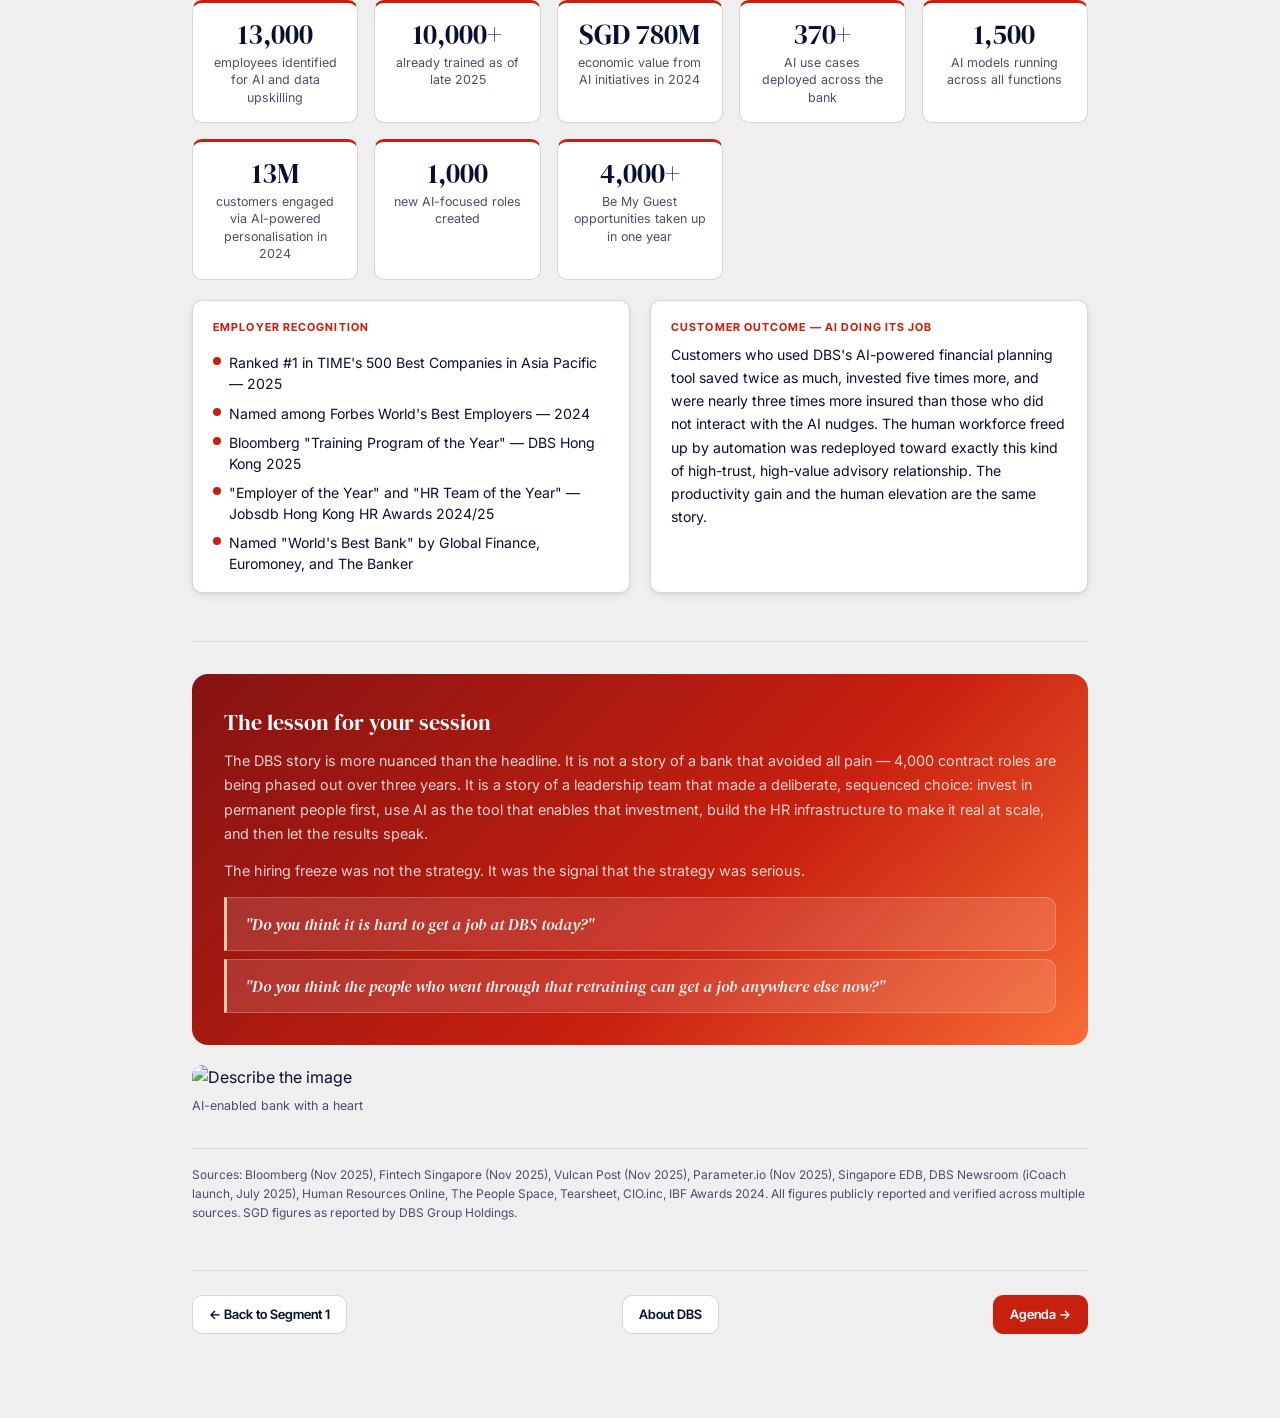
==== commit bafa9c37: "Modify image figure for better presentation Updated image figure styling and alignment." ====
--- a/dbs-story.html
+++ b/dbs-story.html
@@ -246,8 +246,8 @@
 
 <!-- Image placeholder -->
 
-<figure style="margin: 0 0 1.25rem;">
-  <img src="https://www.globalbrandsmagazine.com/wp-content/uploads/2020/09/DBS-Bank-1-1.jpg" alt="Describe the image" style="width:100%; height:auto; object-fit:contain; border-radius:var(--radius-md); display:block;">
+<figure style="margin: 0 0 1.25rem; text-align:center;">
+  <img src="https://www.globalbrandsmagazine.com/wp-content/uploads/2020/09/DBS-Bank-1-1.jpg" alt="Describe the image" style="width:100%; max-width:600px; height:auto; border-radius:var(--radius-md); display:inline-block;">
   <figcaption style="font-size:0.78rem; color:var(--col-muted); margin-top:6px; line-height:1.5;">
     DBS named as "World's Best Bank" by Euromoney Awards of Excellence 2025
   </figcaption>
--- a/styles.css
+++ b/styles.css
@@ -513,7 +513,7 @@
 
 /* ── Landing hero ── */
 .landing-hero {
-  background: var(--col-navy);
+  background: var(--col-red-dark);
   color: #fff;
   padding: 3rem 2rem 2.75rem;
   position: relative;
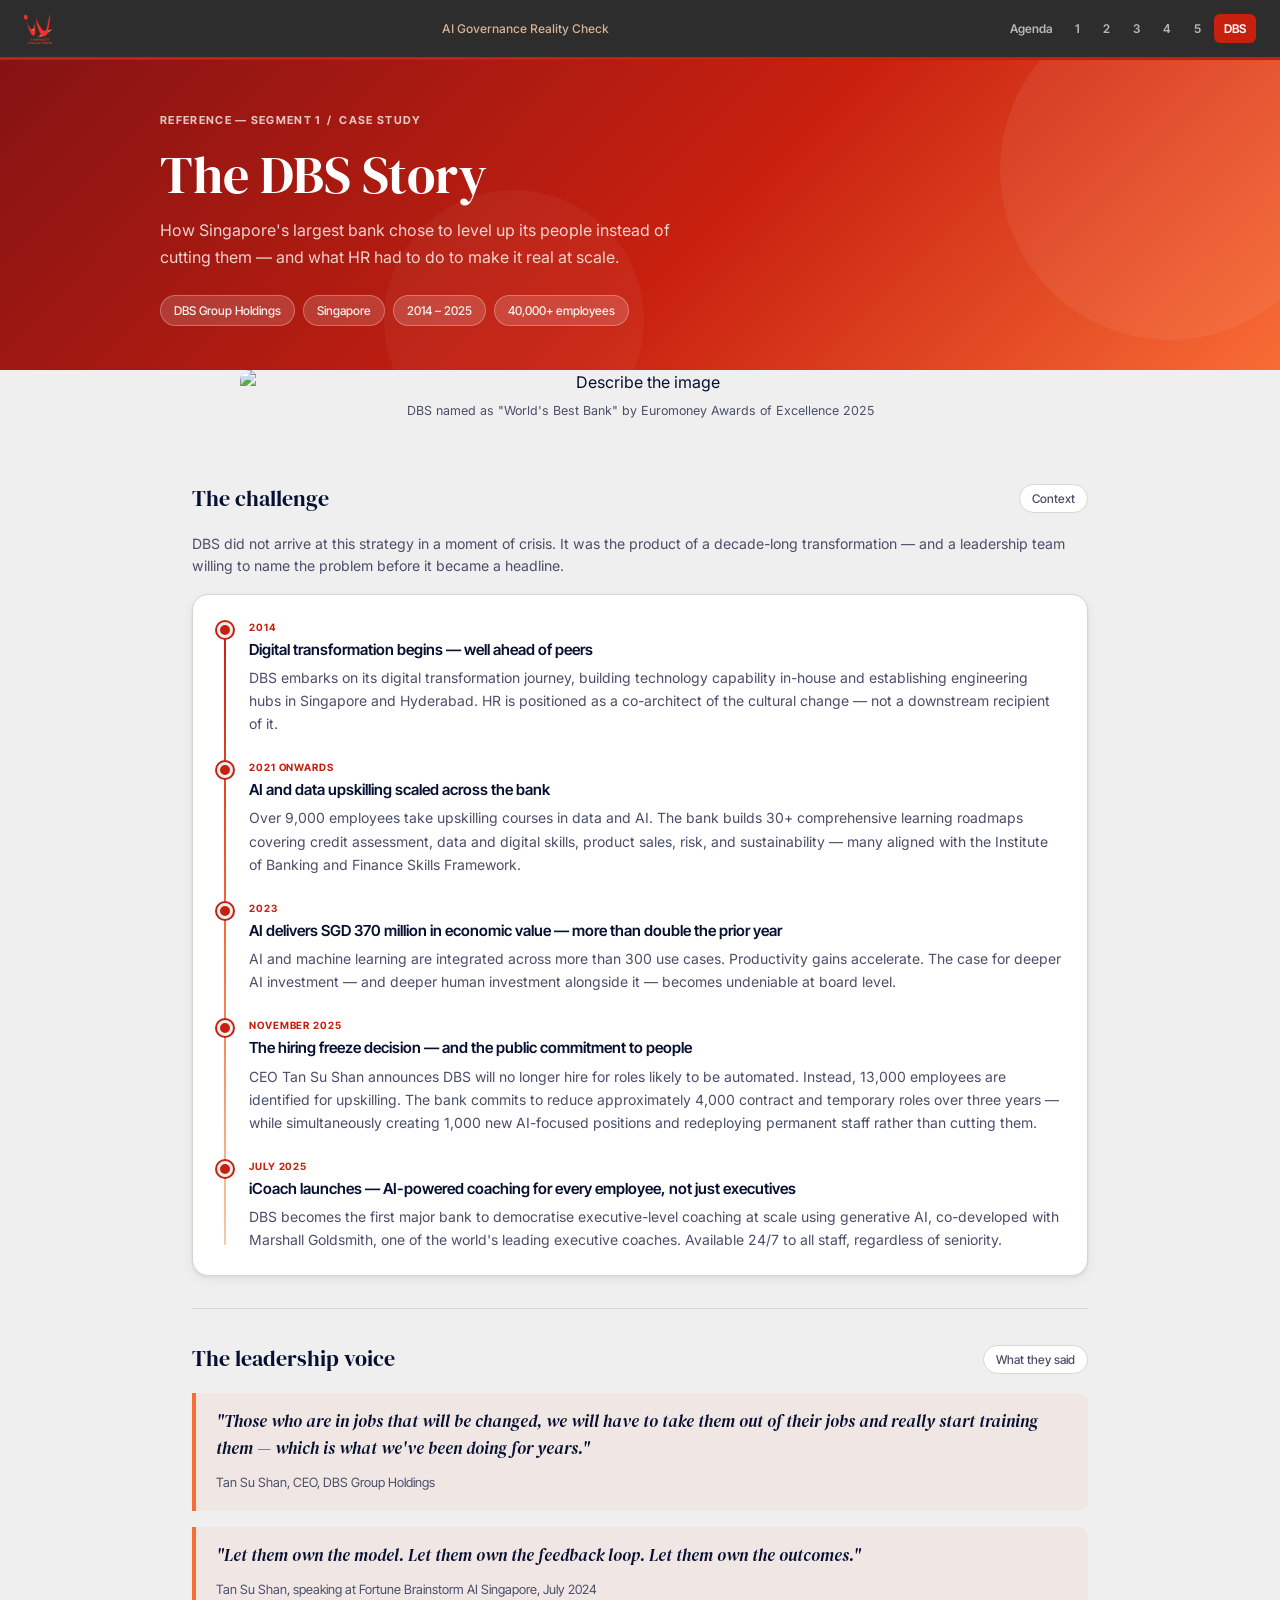
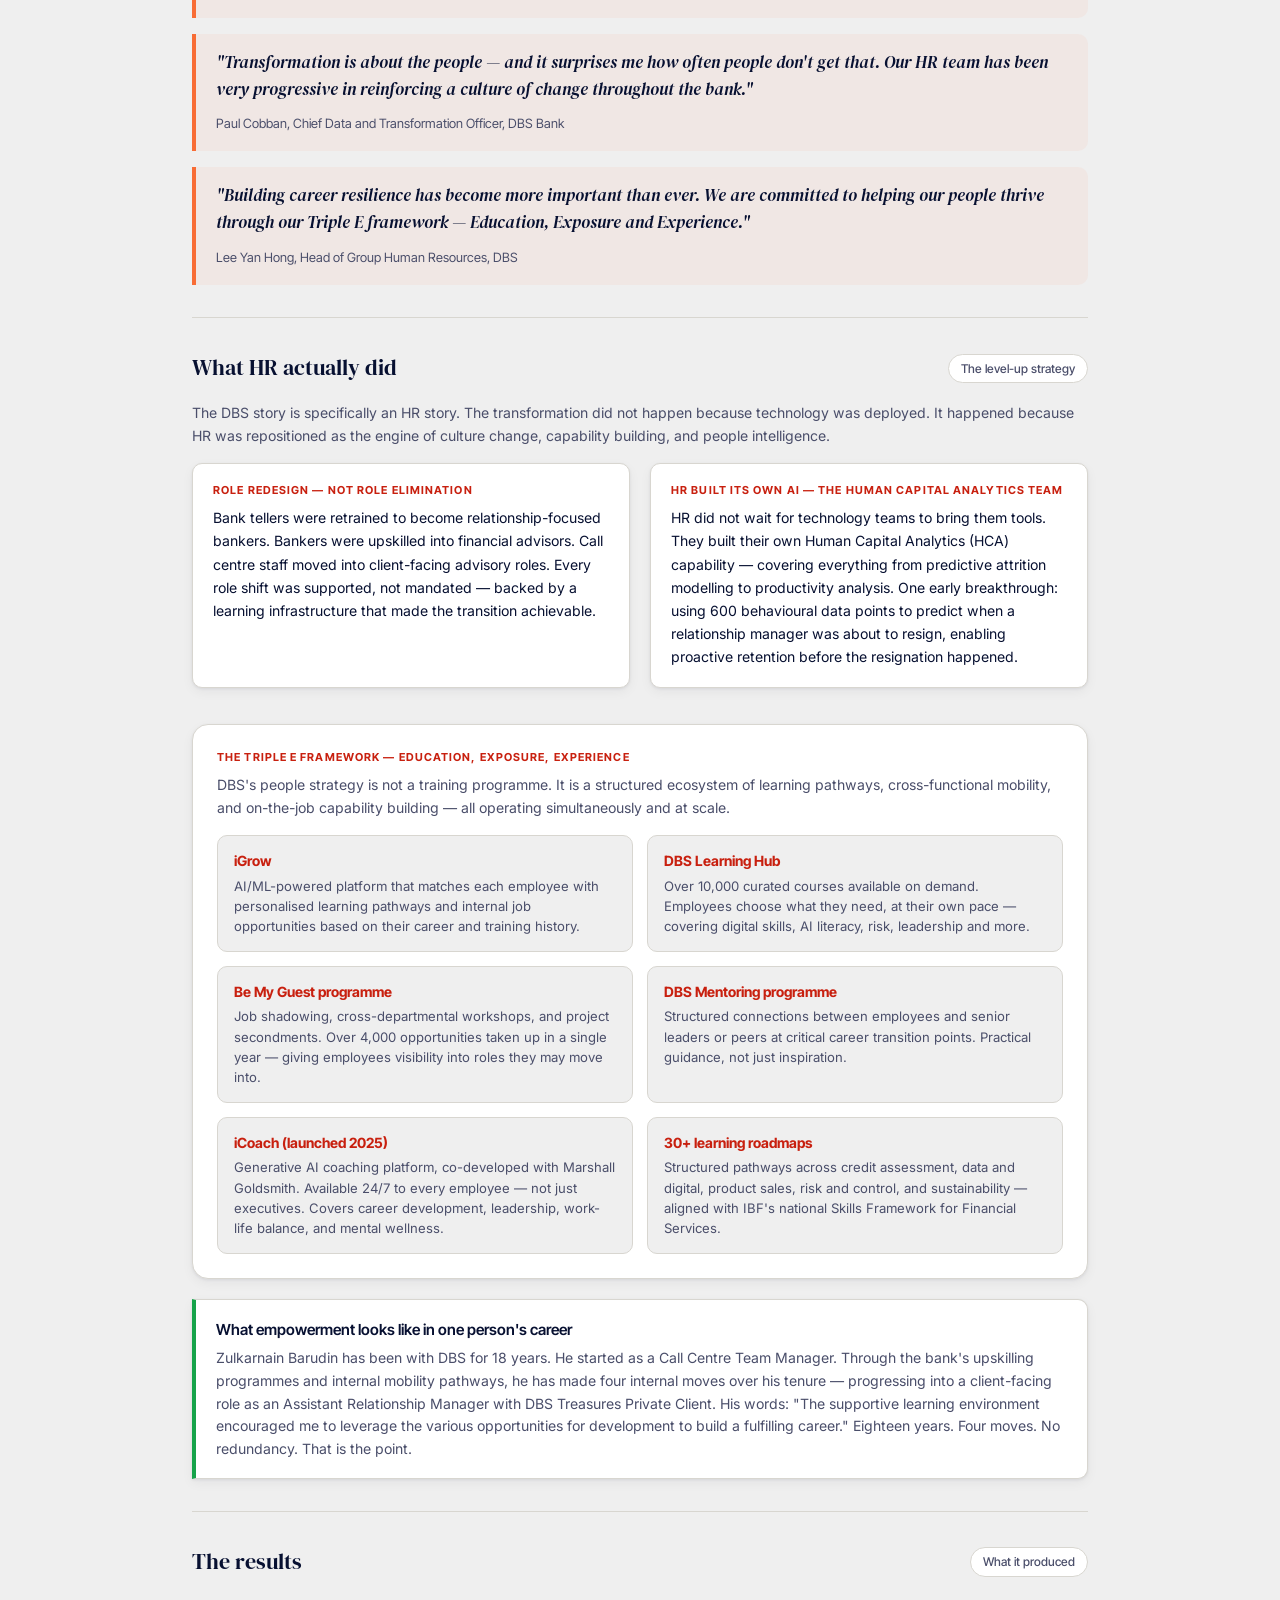
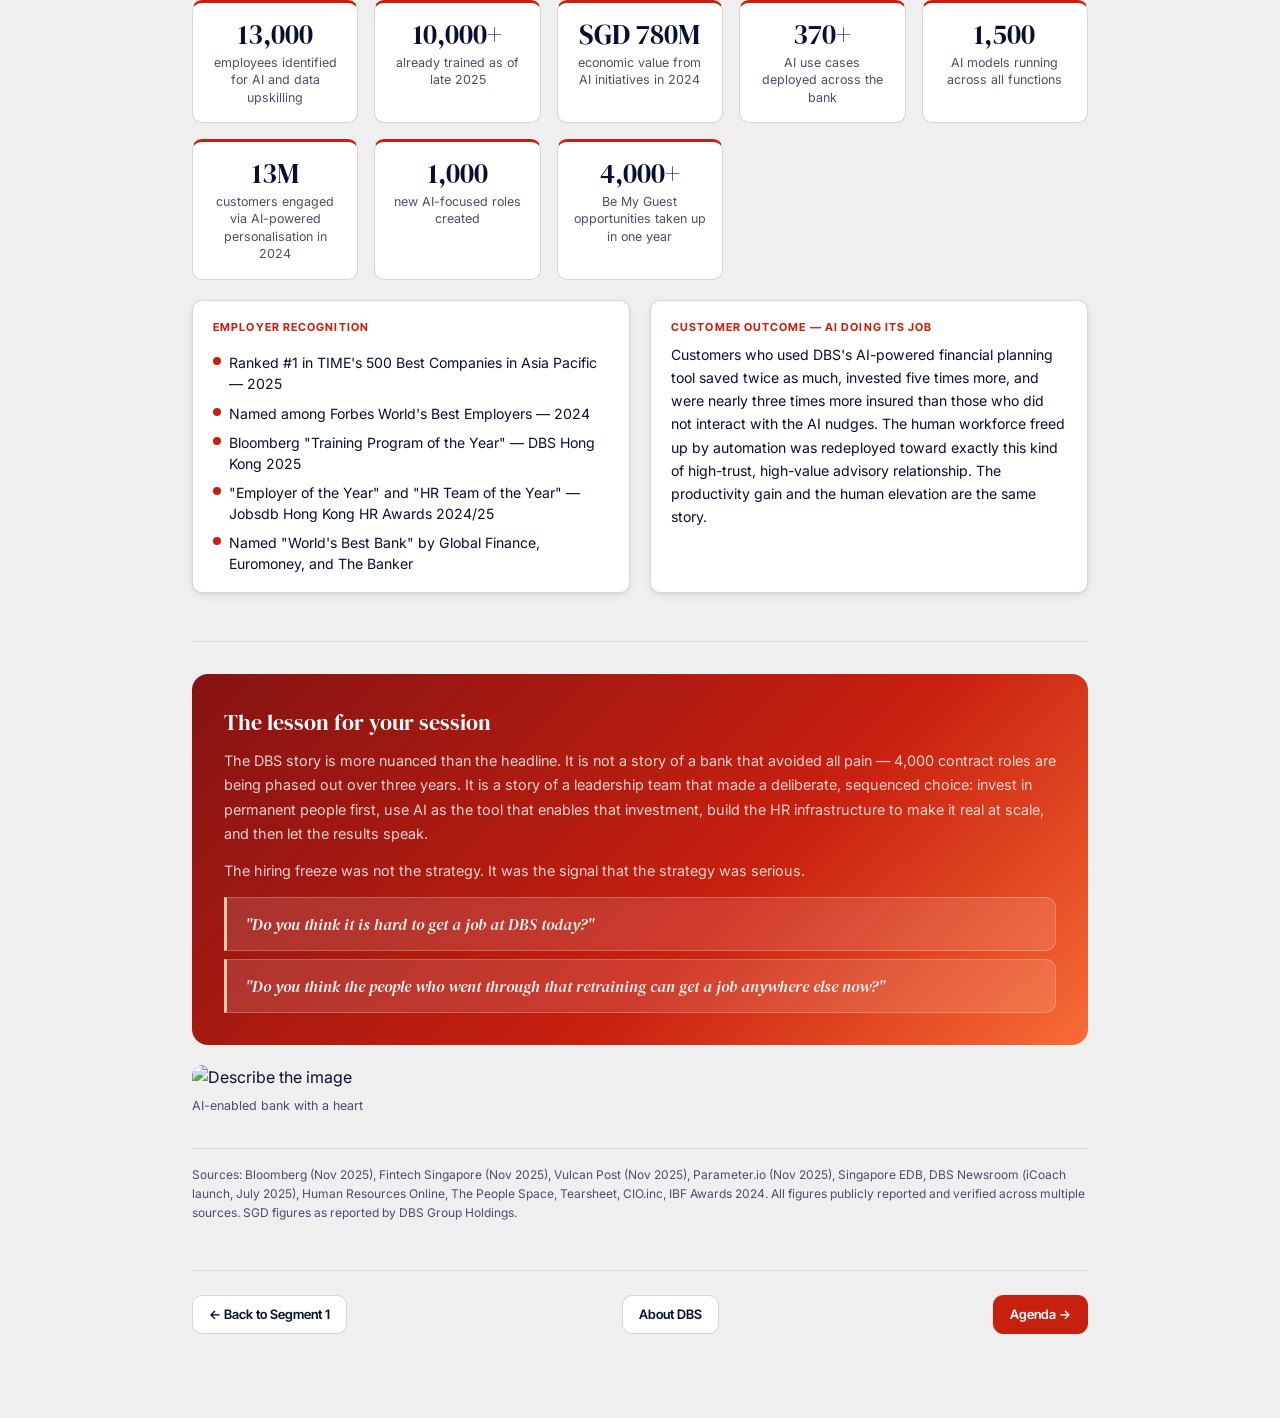
==== commit c7313119: "Increase max-width of image in dbs-story.html Updated image max-width for better display." ====
--- a/dbs-story.html
+++ b/dbs-story.html
@@ -247,7 +247,7 @@
 <!-- Image placeholder -->
 
 <figure style="margin: 0 0 1.25rem; text-align:center;">
-  <img src="https://www.globalbrandsmagazine.com/wp-content/uploads/2020/09/DBS-Bank-1-1.jpg" alt="Describe the image" style="width:100%; max-width:600px; height:auto; border-radius:var(--radius-md); display:inline-block;">
+  <img src="https://www.globalbrandsmagazine.com/wp-content/uploads/2020/09/DBS-Bank-1-1.jpg" alt="Describe the image" style="width:100%; max-width:800px; height:auto; border-radius:var(--radius-md); display:inline-block;">
   <figcaption style="font-size:0.78rem; color:var(--col-muted); margin-top:6px; line-height:1.5;">
     DBS named as "World's Best Bank" by Euromoney Awards of Excellence 2025
   </figcaption>
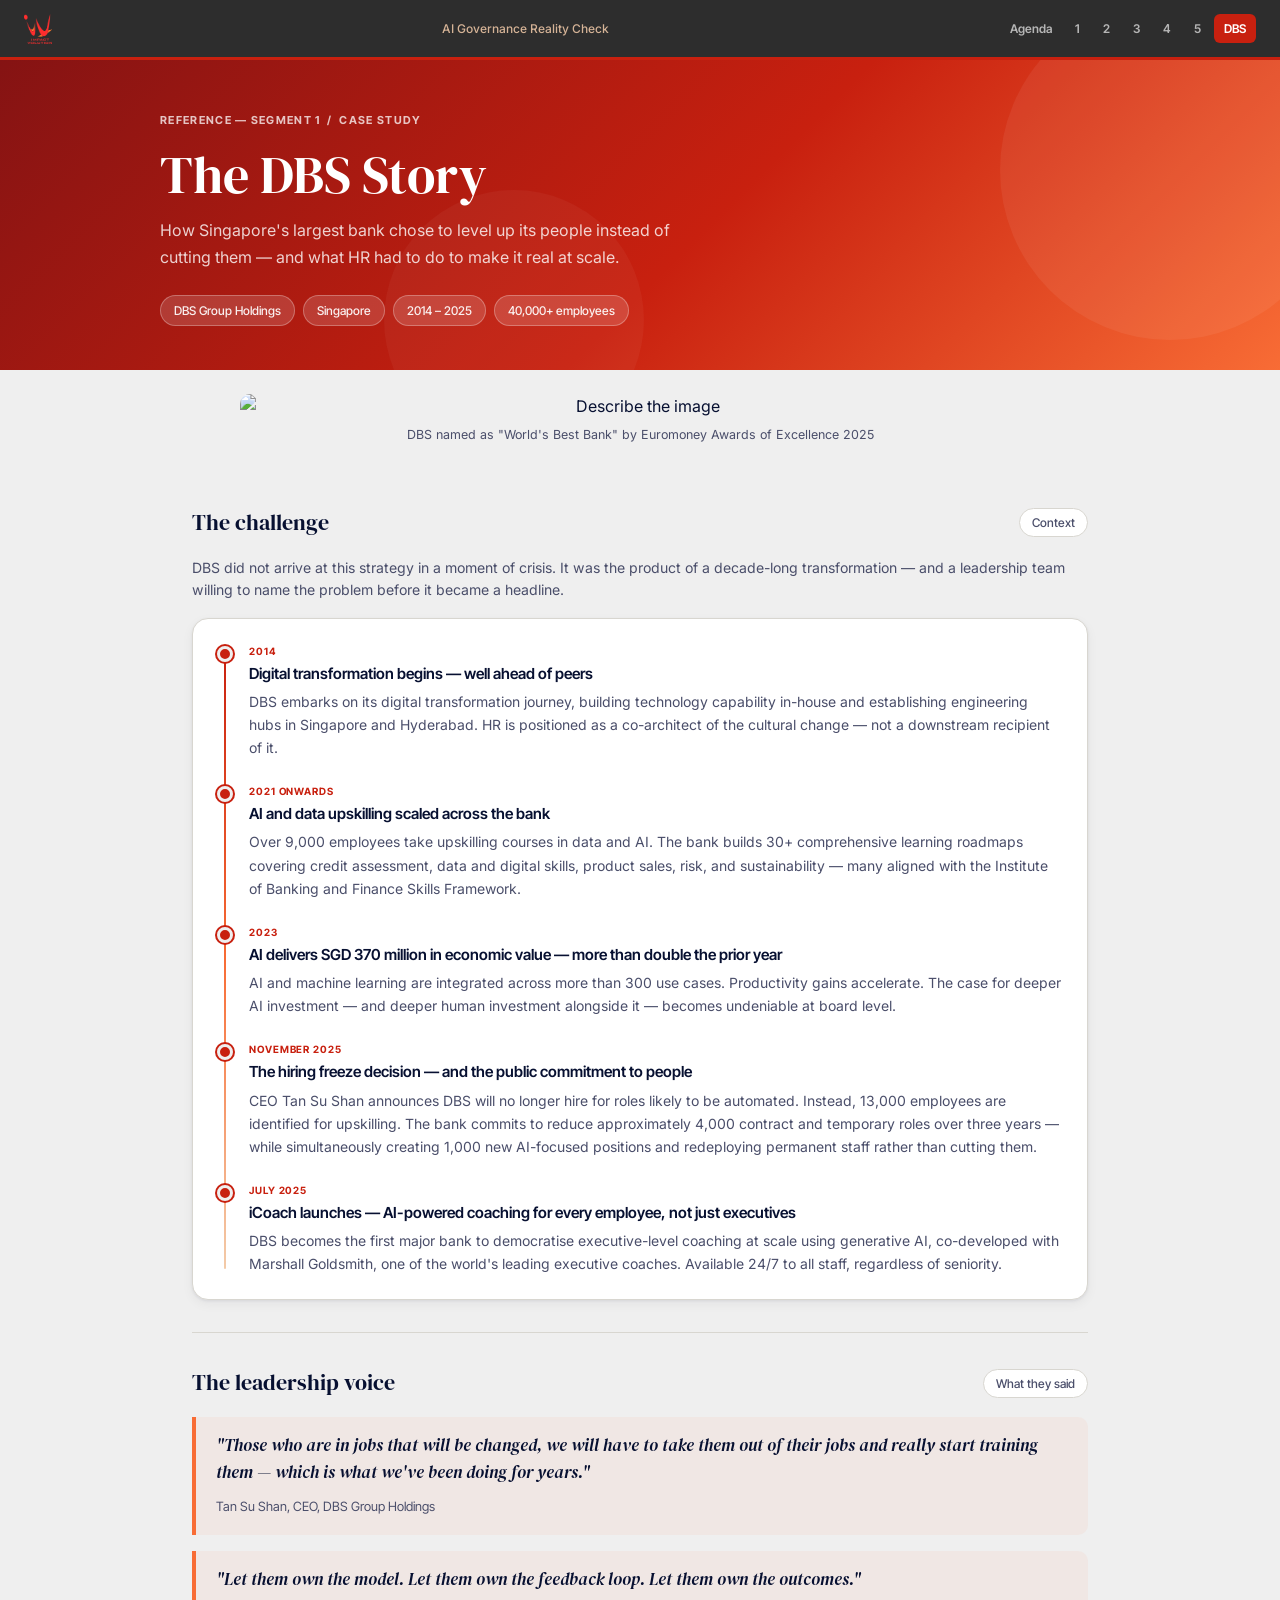
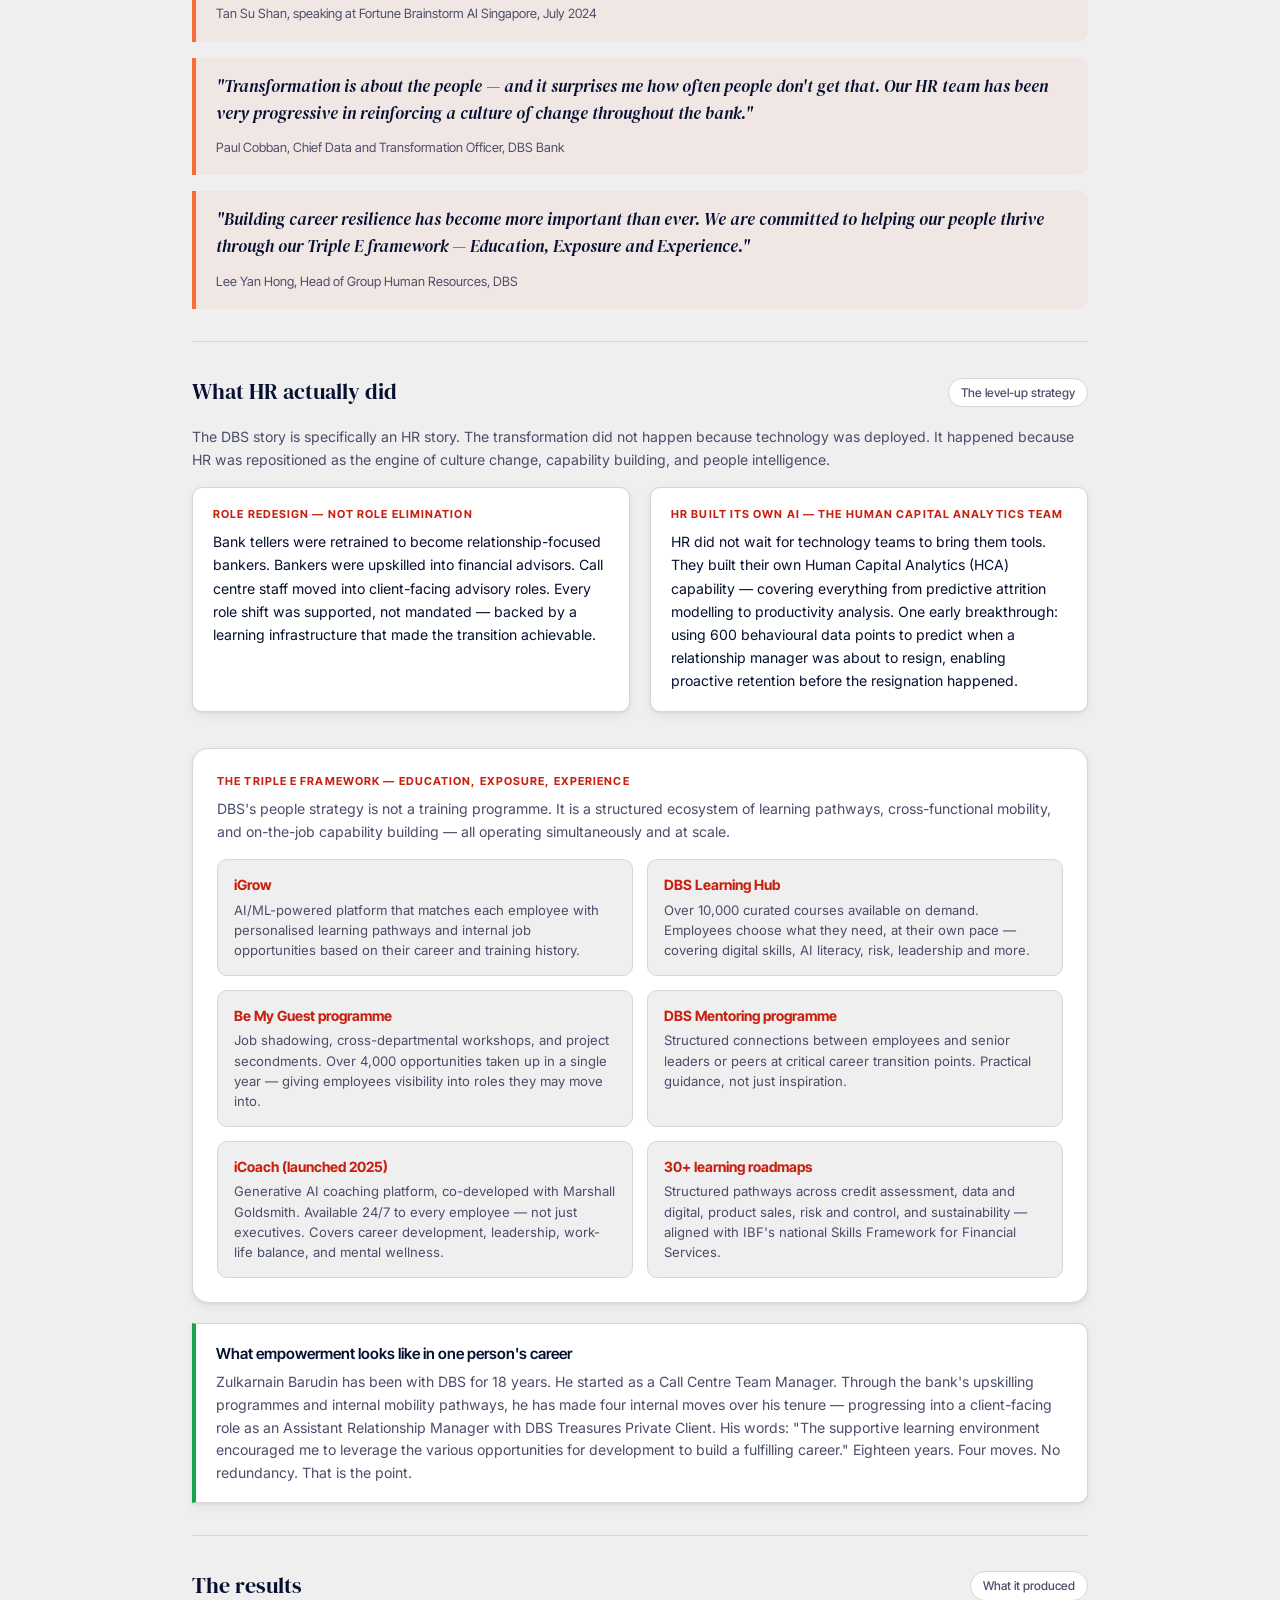
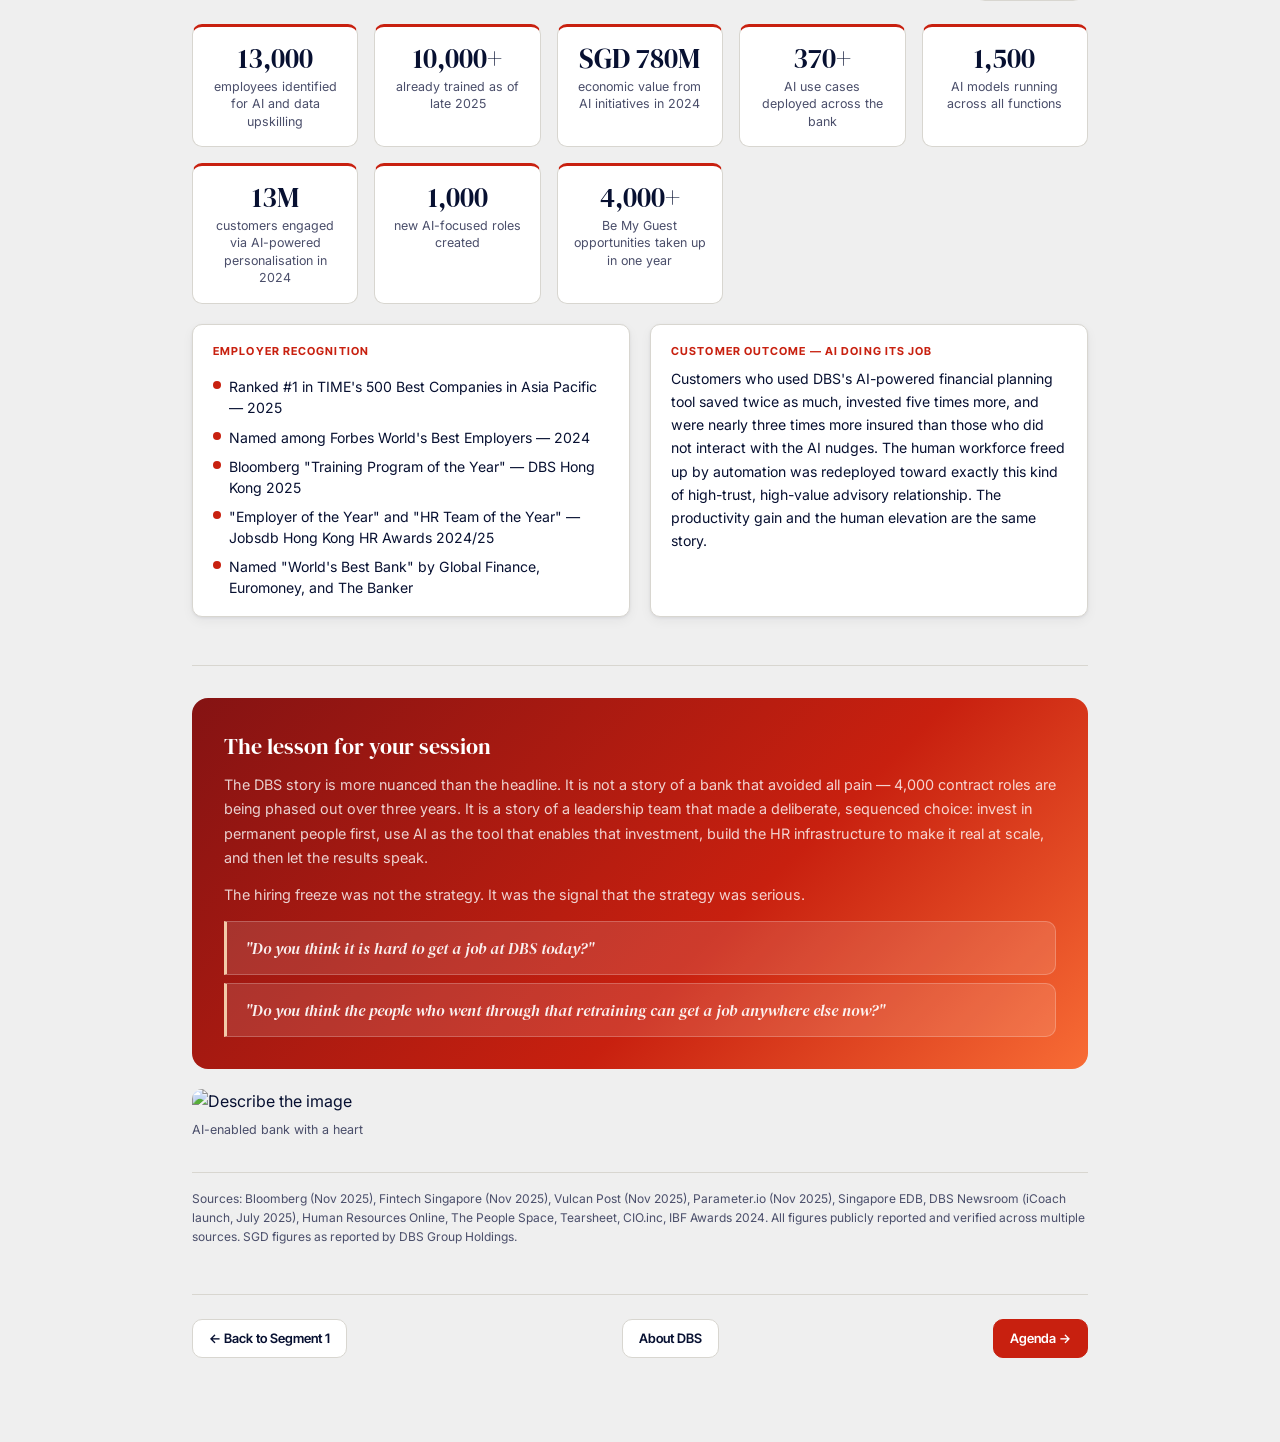
==== commit 1275a5ab: "Modify figure element to add top padding Updated figure styling to include padding." ====
--- a/dbs-story.html
+++ b/dbs-story.html
@@ -246,7 +246,7 @@
 
 <!-- Image placeholder -->
 
-<figure style="margin: 0 0 1.25rem; text-align:center;">
+<figure style="margin: 0 0 1.25rem; text-align:center; padding-top: 1.5rem;">
   <img src="https://www.globalbrandsmagazine.com/wp-content/uploads/2020/09/DBS-Bank-1-1.jpg" alt="Describe the image" style="width:100%; max-width:800px; height:auto; border-radius:var(--radius-md); display:inline-block;">
   <figcaption style="font-size:0.78rem; color:var(--col-muted); margin-top:6px; line-height:1.5;">
     DBS named as "World's Best Bank" by Euromoney Awards of Excellence 2025
